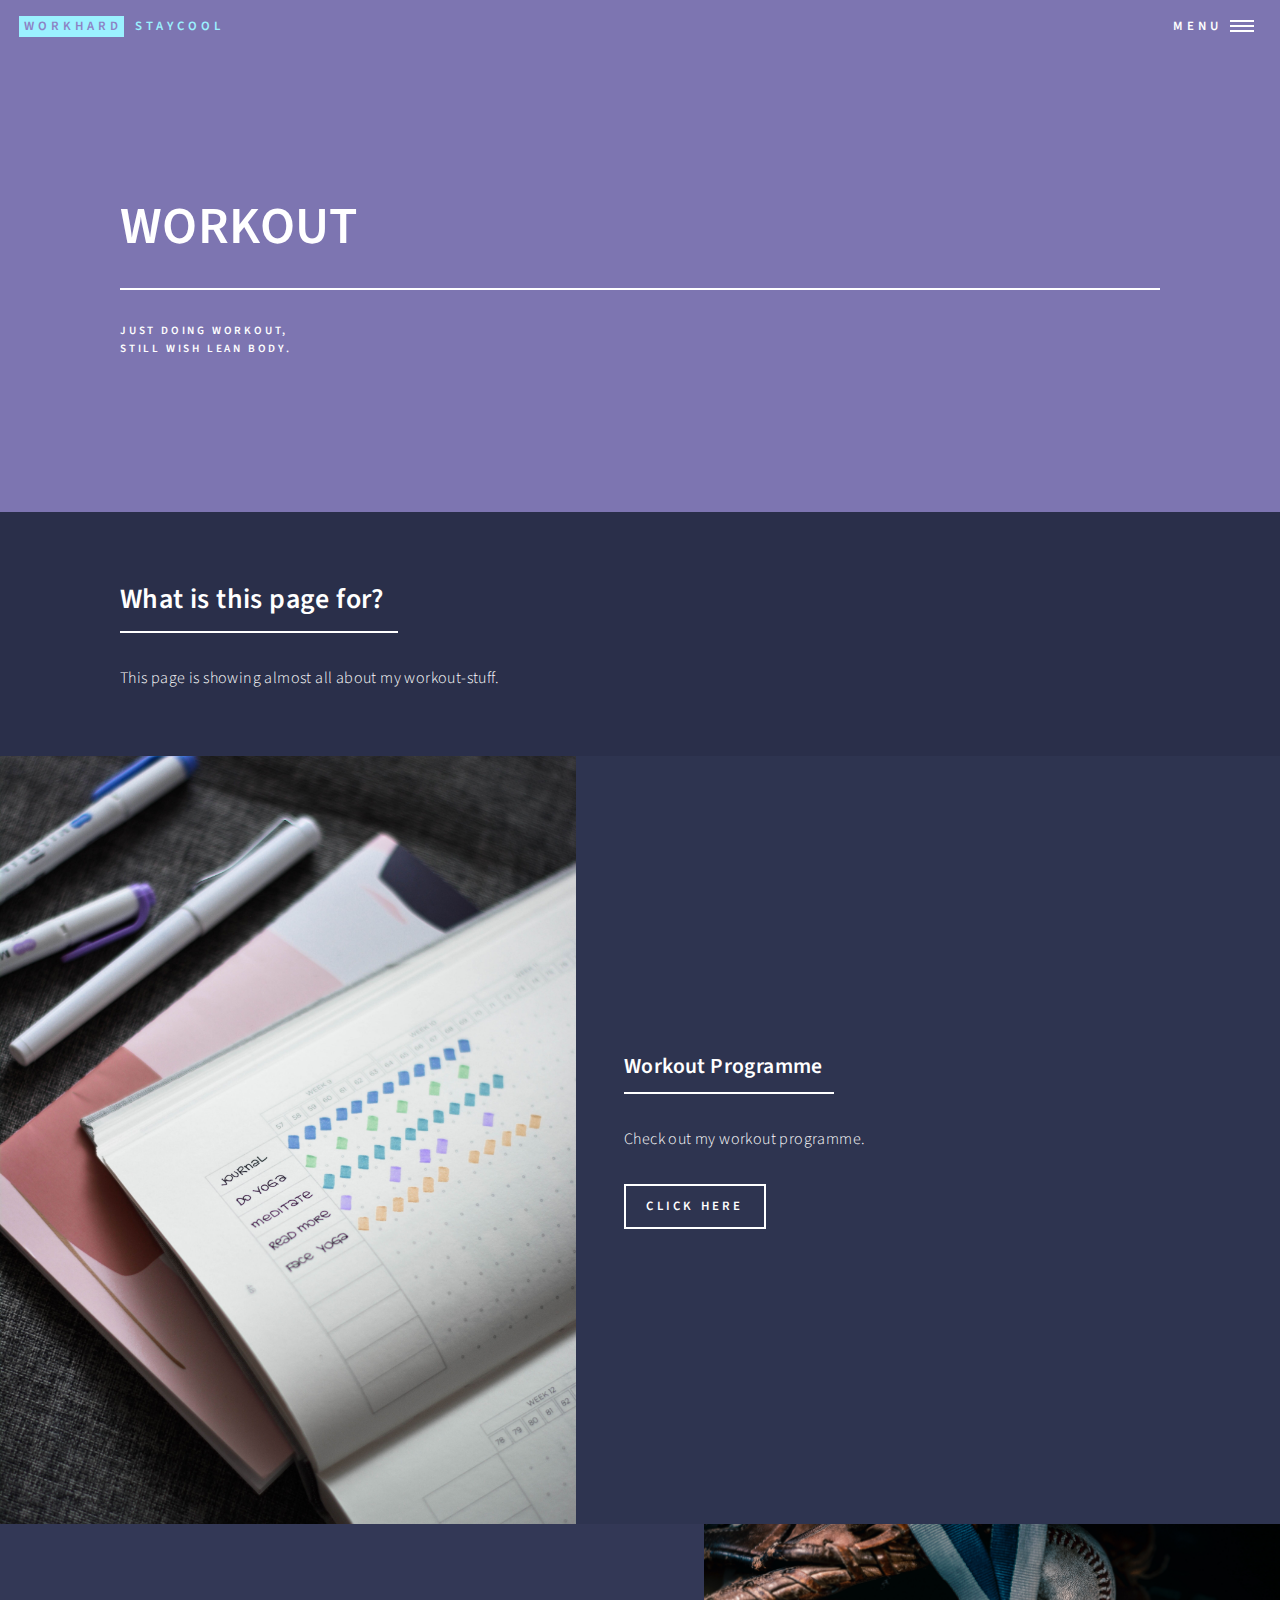
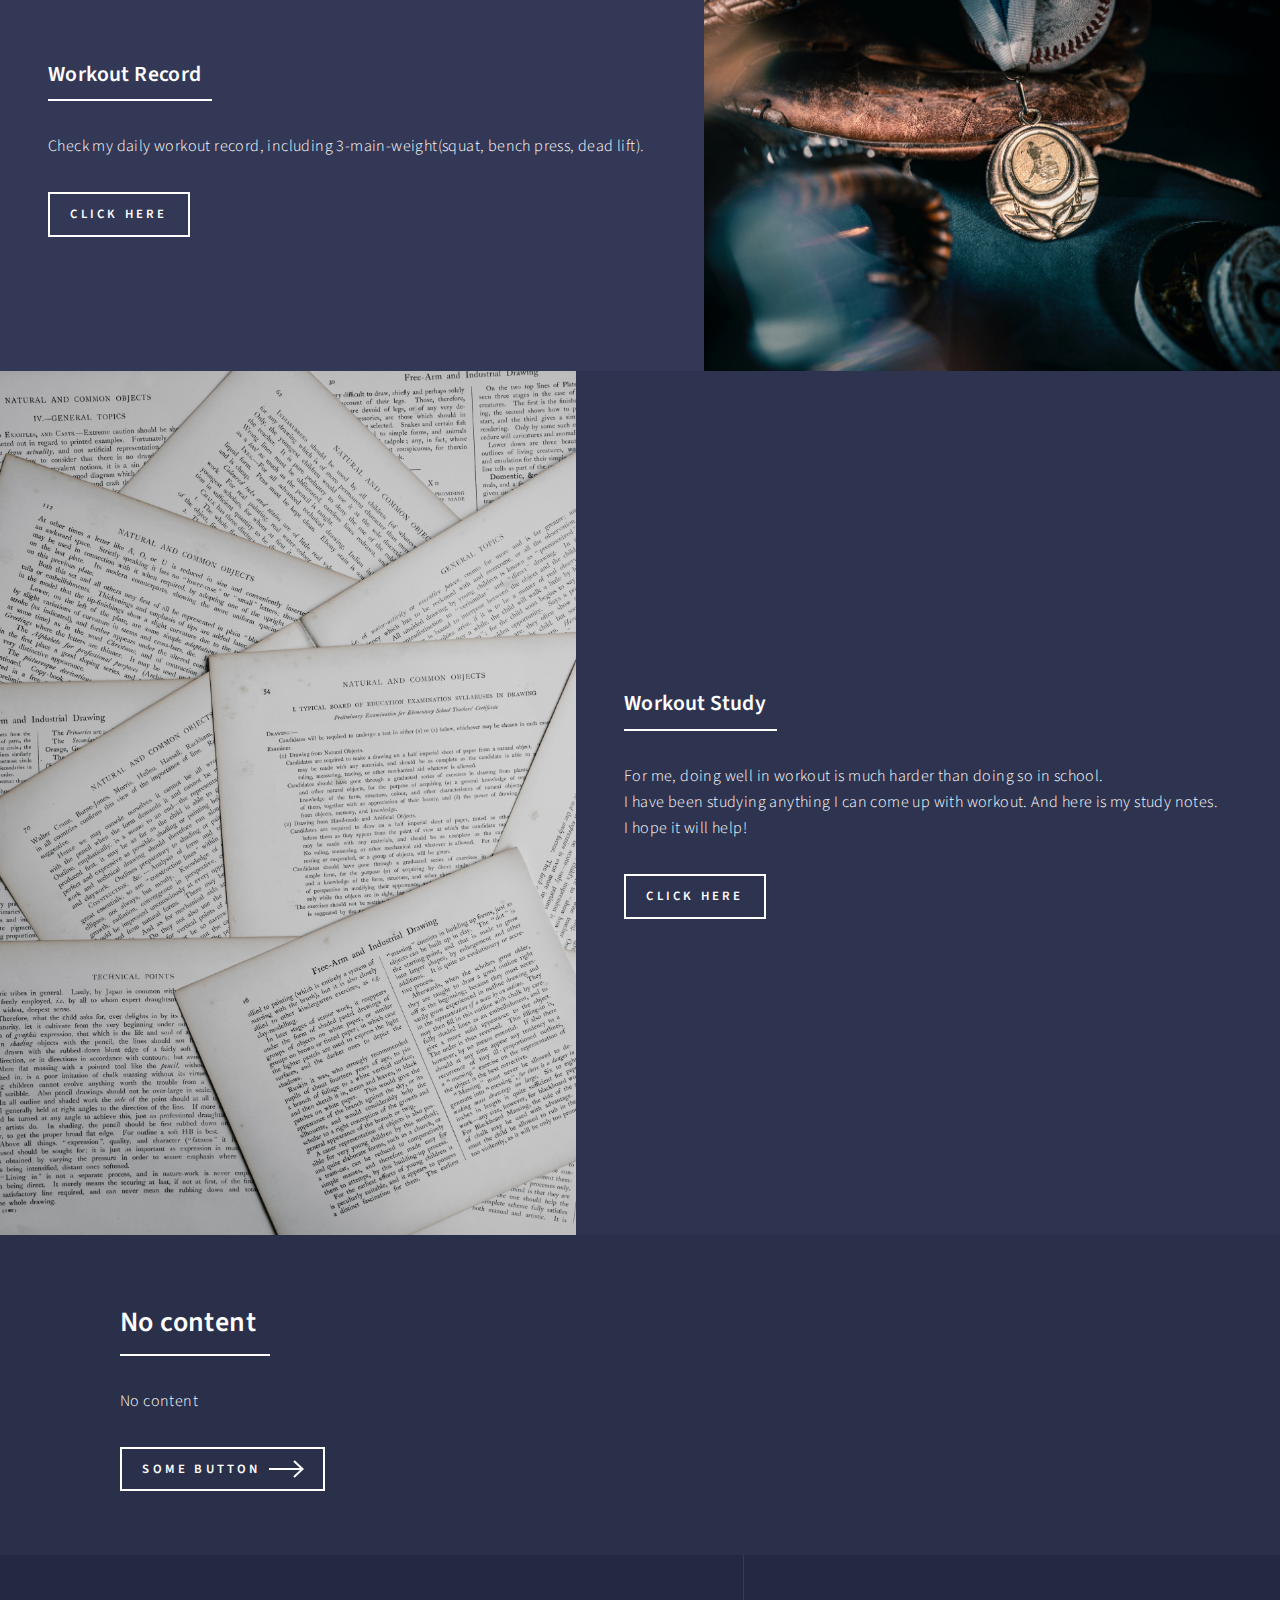
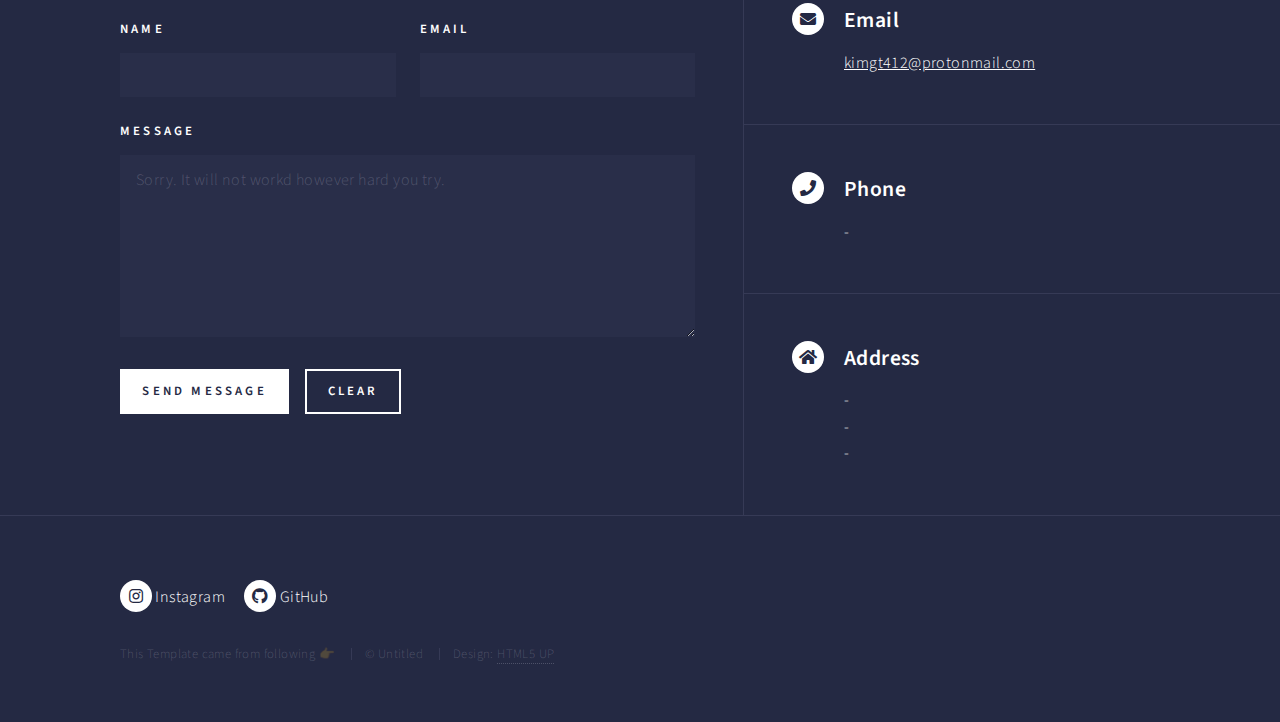
==== workout.html @ 82e39ca2 "최초 편집한 전체 파일 올림." ====
<!DOCTYPE HTML>
<!--
	Forty by HTML5 UP
	html5up.net | @ajlkn
	Free for personal and commercial use under the CCA 3.0 license (html5up.net/license)
-->
<html>

<head>
	<title>Landing - Forty by HTML5 UP</title>
	<meta charset="utf-8" />
	<meta name="viewport" content="width=device-width, initial-scale=1, user-scalable=no" />
	<link rel="stylesheet" href="assets/css/main.css" />
	<noscript>
		<link rel="stylesheet" href="assets/css/noscript.css" />
	</noscript>
</head>

<body class="is-preload">

	<!-- Wrapper -->
	<div id="wrapper">

		<!-- Header -->
		<!-- Note: The "styleN" class below should match that of the banner element. -->
		<header id="header" class="alt style2">
			<a href="index.html" class="logo"><strong>WORKHARD</strong> <span>STAYCOOL</span></a>
			<nav>
				<a href="#menu">Menu</a>
			</nav>
		</header>

		<!-- Menu -->
		<nav id="menu">
			<ul class="links">
				<li><a href="index.html">Home</a></li>
				<li><a href="landing.html">Landing</a></li>
				<li><a href="generic.html">Generic</a></li>
				<li><a href="elements.html">Elements</a></li>
			</ul>
			<!-- <ul class="actions stacked">
				<li><a href="#" class="button primary fit">Get Started</a></li>
				<li><a href="#" class="button fit">Log In</a></li>
			</ul> -->
		</nav>

		<!-- Banner -->
		<!-- Note: The "styleN" class below should match that of the header element. -->
		<section id="banner" class="style2">
			<div class="inner">
				<span class="image">
					<img src="images/photo-powerlift.jpg" alt="" /> <!-- CSS 보면 display: None; 걸어놨는데, 그럼 왜 굳이 이미지를 넣은 거지? -->
				</span>
				<header class="major">
					<h1>WORKOUT</h1>
				</header>
				<div class="content">
					<p>Just doing workout,<br /> Still wish lean body.
					</p>
				</div>
			</div>
		</section>

		<!-- Main -->
		<div id="main">

			<!-- One -->
			<section id="one">
				<div class="inner">
					<header class="major">
						<h2>What is this page for?</h2>
					</header>
					<p>This page is showing almost all about my workout-stuff.</p>
				</div>
			</section>

			<!-- Two -->
			<section id="two" class="spotlights">
				<section>
					<a href="generic.html" class="image">
						<img src="images/photo-workoutroutine.jpg" alt="운동프로그램" data-position="center center" />
					</a> <!-- 사진은 클릭 안 되게 해야겠다. -->
					<div class="content">
						<div class="inner">
							<header class="major">
								<h3>Workout Programme</h3>
							</header>
							<p>Check out my workout programme.</p>
							<ul class="actions">
								<li><a href="generic.html" class="button">Click Here</a></li>
							</ul>
						</div>
					</div>
				</section>
				<section>
					<a href="generic.html" class="image">
						<img src="images/photo-record.jpg" alt="운동기록" data-position="top center" />
					</a> <!--여기도. 아래 다-->
					<div class="content">
						<div class="inner">
							<header class="major">
								<h3>Workout Record</h3>
							</header>
							<p>Check my daily workout record, including 3-main-weight(squat, bench press, dead lift).</p>
							<ul class="actions">
								<li><a href="generic.html" class="button">Click Here</a></li>
							</ul>
						</div>
					</div>
				</section>
				<section>
					<a href="generic.html" class="image">
						<img src="images/photo-workoutstudy.jpg" alt="운동공부" data-position="25% 25%" />
					</a>
					<div class="content">
						<div class="inner">
							<header class="major">
								<h3>Workout Study</h3>
							</header>
							<p>For me, doing well in workout is much harder than doing so in school.<br />
							I have been studying anything I can come up with workout. And here is my study notes.<br />
							I hope it will help!</p>
							<ul class="actions">
								<li><a href="generic.html" class="button">Click Here</a></li>
							</ul>
						</div>
					</div>
				</section>
			</section>

			<!-- Three -->
			<section id="three">
				<div class="inner">
					<header class="major">
						<h2>No content</h2>
					</header>
					<p>No content</p>
					<ul class="actions">
						<li><a href="" class="button next">some button</a></li>
					</ul>
				</div>
			</section>

		</div>

		<!-- Contact 홈페이지의 가장 아래 섹션-->
		<section id="contact">
			<div class="inner">
				<section>
					<form method="post" action="#">
						<div class="fields">
							<div class="field half">
								<label for="name">Name</label>
								<input type="text" name="name" id="name" />
							</div>
							<div class="field half">
								<label for="email">Email</label>
								<input type="text" name="email" id="email" />
							</div>
							<div class="field">
								<label for="message">Message</label>
								<textarea name="message" id="message" rows="6"
									placeholder="Sorry. It will not workd however hard you try."
									onfocus="placeholder=''"
									onblur="placeholder='Sorry. It will not workd however hard you try.'"></textarea>
								<!-- textarea 안에 placeholder 등의 속성을 추가 해 박스 안에 클릭하면 없어졌다가, 다른 데를 클릭하면 다시 나타나는 글씨를 추가함. -->
							</div>
						</div>
						<ul class="actions">
							<li><input type="submit" value="Send Message" class="primary" /></li>
							<li><input type="reset" value="Clear" /></li>
						</ul>
					</form>
				</section>
				<section class="split">
					<section>
						<div class="contact-method">
							<span class="icon solid alt fa-envelope"></span>
							<h3>Email</h3>
							<span><u>kimgt412@protonmail.com</u></span>
						</div>
					</section>
					<section>
						<div class="contact-method">
							<span class="icon solid alt fa-phone"></span>
							<h3>Phone</h3>
							<span>-</span>
						</div>
					</section>
					<section>
						<div class="contact-method">
							<span class="icon solid alt fa-home"></span>
							<h3>Address</h3>
							<span>-<br />
								-<br />
								-</span>
						</div>
					</section>
				</section>
			</div>
		</section>

		<!-- Footer -->
		<footer id="footer">
			<div class="inner">
				<ul class="icons">
					<!-- <li><a href="#" class="icon brands alt fa-twitter"><span class="label">Twitter</span></a></li> -->
					<!-- <li><a href="#" class="icon brands alt fa-facebook-f"><span class="label">Facebook</span></a></li> -->
					<li><a href="https://www.instagram.com/rxa_rbxo_02/" class="icon brands alt fa-instagram"><span
								class="label"> Instagram</span></a></li>
					<li><a href="https://github.com/easilyidentified" class="icon brands alt fa-github"><span
								class="label"> GitHub</span></a></li>
					<!-- <li><a href="#" class="icon brands alt fa-linkedin-in"><span class="label">LinkedIn</span></a></li> -->
				</ul>
				<ul class="copyright">
					<li>This Template came from following 👉</li>
					<li>&copy; Untitled</li>
					<li>Design: <a href="https://html5up.net">HTML5 UP</a></li>
				</ul>
			</div>
		</footer>

	</div>

	<!-- Scripts -->
	<script src="assets/js/jquery.min.js"></script>
	<script src="assets/js/jquery.scrolly.min.js"></script>
	<script src="assets/js/jquery.scrollex.min.js"></script>
	<script src="assets/js/browser.min.js"></script>
	<script src="assets/js/breakpoints.min.js"></script>
	<script src="assets/js/util.js"></script>
	<script src="assets/js/main.js"></script>

</body>

</html>
---- assets/css/main.css ----
@import url(fontawesome-all.min.css);
@import url("https://fonts.googleapis.com/css?family=Source+Sans+Pro:300,300italic,600,600italic");

/*
	Forty by HTML5 UP
	html5up.net | @ajlkn
	Free for personal and commercial use under the CCA 3.0 license (html5up.net/license)
*/

html, body, div, span, applet, object,
iframe, h1, h2, h3, h4, h5, h6, p, blockquote,
pre, a, abbr, acronym, address, big, cite,
code, del, dfn, em, img, ins, kbd, q, s, samp,
small, strike, strong, sub, sup, tt, var, b,
u, i, center, dl, dt, dd, ol, ul, li, fieldset,
form, label, legend, table, caption, tbody,
tfoot, thead, tr, th, td, article, aside,
canvas, details, embed, figure, figcaption,
footer, header, hgroup, menu, nav, output, ruby,
section, summary, time, mark, audio, video {
	margin: 0;
	padding: 0;
	border: 0;
	font-size: 100%;
	font: inherit;
	vertical-align: baseline;}

article, aside, details, figcaption, figure,
footer, header, hgroup, menu, nav, section {
	display: block;}

body {
	line-height: 1;
}

ol, ul {
	list-style: none;
}

blockquote, q {
	quotes: none;
}

	blockquote:before, blockquote:after, q:before, q:after {
		content: '';
		content: none;
	}

table {
	border-collapse: collapse;
	border-spacing: 0;
}

body {
	-webkit-text-size-adjust: none;
}

mark {
	background-color: transparent;
	color: inherit;
}

input::-moz-focus-inner {
	border: 0;
	padding: 0;
}

input, select, textarea {
	-moz-appearance: none;
	-webkit-appearance: none;
	-ms-appearance: none;
	appearance: none;
}

/* Basic */

	@-ms-viewport {
		width: device-width;
	}

	body {
		-ms-overflow-style: scrollbar;
	}

	@media screen and (max-width: 480px) {

		html, body {
			min-width: 320px;
		}

	}

	html {
		box-sizing: border-box;
	}

	*, *:before, *:after {
		box-sizing: inherit;
	}

	body {
		background: #242943;
	}

		body.is-preload *, body.is-preload *:before, body.is-preload *:after {
			-moz-animation: none !important;
			-webkit-animation: none !important;
			-ms-animation: none !important;
			animation: none !important;
			-moz-transition: none !important;
			-webkit-transition: none !important;
			-ms-transition: none !important;
			transition: none !important;
		}

/* Type */

	body, input, select, textarea {
		color: #ffffff;
		font-family: "Source Sans Pro", Helvetica, sans-serif;
		font-size: 17pt;
		font-weight: 300;
		letter-spacing: 0.025em;
		line-height: 1.65;
	}

		@media screen and (max-width: 1680px) {

			body, input, select, textarea {
				font-size: 14pt;
			}

		}

		@media screen and (max-width: 1280px) {

			body, input, select, textarea {
				font-size: 12pt;
			}

		}

		@media screen and (max-width: 360px) {

			body, input, select, textarea {
				font-size: 11pt;
			}

		}

	a {
		-moz-transition: color 0.2s ease-in-out, border-bottom-color 0.2s ease-in-out;
		-webkit-transition: color 0.2s ease-in-out, border-bottom-color 0.2s ease-in-out;
		-ms-transition: color 0.2s ease-in-out, border-bottom-color 0.2s ease-in-out;
		transition: color 0.2s ease-in-out, border-bottom-color 0.2s ease-in-out;
		border-bottom: dotted 1px;
		color: inherit;
		text-decoration: none;
	}

		a:hover {
			border-bottom-color: transparent;
			color: #9bf1ff !important;
		}

		a:active {
			color: #53e3fb !important;
		}

	strong, b {
		color: #ffffff;
		font-weight: 600;
	}

	em, i {
		font-style: italic;
	}

	p {
		margin: 0 0 2em 0;
	}

	h1, h2, h3, h4, h5, h6 {
		color: #ffffff;
		font-weight: 600;
		line-height: 1.65;
		margin: 0 0 1em 0;
	}

		h1 a, h2 a, h3 a, h4 a, h5 a, h6 a {
			color: inherit;
			border-bottom: 0;
		}

	h1 {
		font-size: 2.5em;
	}

	h2 {
		font-size: 1.75em;
	}

	h3 {
		font-size: 1.35em;
	}

	h4 {
		font-size: 1.1em;
	}

	h5 {
		font-size: 0.9em;
	}

	h6 {
		font-size: 0.7em;
	}

	@media screen and (max-width: 736px) {

		h1 {
			font-size: 2em;
		}

		h2 {
			font-size: 1.5em;
		}

		h3 {
			font-size: 1.25em;
		}

	}

	sub {
		font-size: 0.8em;
		position: relative;
		top: 0.5em;
	}

	sup {
		font-size: 0.8em;
		position: relative;
		top: -0.5em;
	}

	blockquote {
		border-left: solid 4px rgba(212, 212, 255, 0.1);
		font-style: italic;
		margin: 0 0 2em 0;
		padding: 0.5em 0 0.5em 2em;
	}

	code {
		background: rgba(212, 212, 255, 0.035);
		font-family: "Courier New", monospace;
		font-size: 0.9em;
		margin: 0 0.25em;
		padding: 0.25em 0.65em;
	}

	pre {
		-webkit-overflow-scrolling: touch;
		font-family: "Courier New", monospace;
		font-size: 0.9em;
		margin: 0 0 2em 0;
	}

		pre code {
			display: block;
			line-height: 1.75;
			padding: 1em 1.5em;
			overflow-x: auto;
		}

	hr {
		border: 0;
		border-bottom: solid 1px rgba(212, 212, 255, 0.1);
		margin: 2em 0;
	}

		hr.major {
			margin: 3em 0;
		}

	.align-left {
		text-align: left;
	}

	.align-center {
		text-align: center;
	}

	.align-right {
		text-align: right;
	}

/* Row */

	.row {
		display: flex;
		flex-wrap: wrap;
		box-sizing: border-box;
		align-items: stretch;
	}

		.row > * {
			box-sizing: border-box;
		}

		.row.gtr-uniform > * > :last-child {
			margin-bottom: 0;
		}

		.row.aln-left {
			justify-content: flex-start;
		}

		.row.aln-center {
			justify-content: center;
		}

		.row.aln-right {
			justify-content: flex-end;
		}

		.row.aln-top {
			align-items: flex-start;
		}

		.row.aln-middle {
			align-items: center;
		}

		.row.aln-bottom {
			align-items: flex-end;
		}

		.row > .imp {
			order: -1;
		}

		.row > .col-1 {
			width: 8.33333%;
		}

		.row > .off-1 {
			margin-left: 8.33333%;
		}

		.row > .col-2 {
			width: 16.66667%;
		}

		.row > .off-2 {
			margin-left: 16.66667%;
		}

		.row > .col-3 {
			width: 25%;
		}

		.row > .off-3 {
			margin-left: 25%;
		}

		.row > .col-4 {
			width: 33.33333%;
		}

		.row > .off-4 {
			margin-left: 33.33333%;
		}

		.row > .col-5 {
			width: 41.66667%;
		}

		.row > .off-5 {
			margin-left: 41.66667%;
		}

		.row > .col-6 {
			width: 50%;
		}

		.row > .off-6 {
			margin-left: 50%;
		}

		.row > .col-7 {
			width: 58.33333%;
		}

		.row > .off-7 {
			margin-left: 58.33333%;
		}

		.row > .col-8 {
			width: 66.66667%;
		}

		.row > .off-8 {
			margin-left: 66.66667%;
		}

		.row > .col-9 {
			width: 75%;
		}

		.row > .off-9 {
			margin-left: 75%;
		}

		.row > .col-10 {
			width: 83.33333%;
		}

		.row > .off-10 {
			margin-left: 83.33333%;
		}

		.row > .col-11 {
			width: 91.66667%;
		}

		.row > .off-11 {
			margin-left: 91.66667%;
		}

		.row > .col-12 {
			width: 100%;
		}

		.row > .off-12 {
			margin-left: 100%;
		}

		.row.gtr-0 {
			margin-top: 0;
			margin-left: 0em;
		}

			.row.gtr-0 > * {
				padding: 0 0 0 0em;
			}

			.row.gtr-0.gtr-uniform {
				margin-top: 0em;
			}

				.row.gtr-0.gtr-uniform > * {
					padding-top: 0em;
				}

		.row.gtr-25 {
			margin-top: 0;
			margin-left: -0.5em;
		}

			.row.gtr-25 > * {
				padding: 0 0 0 0.5em;
			}

			.row.gtr-25.gtr-uniform {
				margin-top: -0.5em;
			}

				.row.gtr-25.gtr-uniform > * {
					padding-top: 0.5em;
				}

		.row.gtr-50 {
			margin-top: 0;
			margin-left: -1em;
		}

			.row.gtr-50 > * {
				padding: 0 0 0 1em;
			}

			.row.gtr-50.gtr-uniform {
				margin-top: -1em;
			}

				.row.gtr-50.gtr-uniform > * {
					padding-top: 1em;
				}

		.row {
			margin-top: 0;
			margin-left: -2em;
		}

			.row > * {
				padding: 0 0 0 2em;
			}

			.row.gtr-uniform {
				margin-top: -2em;
			}

				.row.gtr-uniform > * {
					padding-top: 2em;
				}

		.row.gtr-150 {
			margin-top: 0;
			margin-left: -3em;
		}

			.row.gtr-150 > * {
				padding: 0 0 0 3em;
			}

			.row.gtr-150.gtr-uniform {
				margin-top: -3em;
			}

				.row.gtr-150.gtr-uniform > * {
					padding-top: 3em;
				}

		.row.gtr-200 {
			margin-top: 0;
			margin-left: -4em;
		}

			.row.gtr-200 > * {
				padding: 0 0 0 4em;
			}

			.row.gtr-200.gtr-uniform {
				margin-top: -4em;
			}

				.row.gtr-200.gtr-uniform > * {
					padding-top: 4em;
				}

		@media screen and (max-width: 1680px) {

			.row {
				display: flex;
				flex-wrap: wrap;
				box-sizing: border-box;
				align-items: stretch;
			}

				.row > * {
					box-sizing: border-box;
				}

				.row.gtr-uniform > * > :last-child {
					margin-bottom: 0;
				}

				.row.aln-left {
					justify-content: flex-start;
				}

				.row.aln-center {
					justify-content: center;
				}

				.row.aln-right {
					justify-content: flex-end;
				}

				.row.aln-top {
					align-items: flex-start;
				}

				.row.aln-middle {
					align-items: center;
				}

				.row.aln-bottom {
					align-items: flex-end;
				}

				.row > .imp-xlarge {
					order: -1;
				}

				.row > .col-1-xlarge {
					width: 8.33333%;
				}

				.row > .off-1-xlarge {
					margin-left: 8.33333%;
				}

				.row > .col-2-xlarge {
					width: 16.66667%;
				}

				.row > .off-2-xlarge {
					margin-left: 16.66667%;
				}

				.row > .col-3-xlarge {
					width: 25%;
				}

				.row > .off-3-xlarge {
					margin-left: 25%;
				}

				.row > .col-4-xlarge {
					width: 33.33333%;
				}

				.row > .off-4-xlarge {
					margin-left: 33.33333%;
				}

				.row > .col-5-xlarge {
					width: 41.66667%;
				}

				.row > .off-5-xlarge {
					margin-left: 41.66667%;
				}

				.row > .col-6-xlarge {
					width: 50%;
				}

				.row > .off-6-xlarge {
					margin-left: 50%;
				}

				.row > .col-7-xlarge {
					width: 58.33333%;
				}

				.row > .off-7-xlarge {
					margin-left: 58.33333%;
				}

				.row > .col-8-xlarge {
					width: 66.66667%;
				}

				.row > .off-8-xlarge {
					margin-left: 66.66667%;
				}

				.row > .col-9-xlarge {
					width: 75%;
				}

				.row > .off-9-xlarge {
					margin-left: 75%;
				}

				.row > .col-10-xlarge {
					width: 83.33333%;
				}

				.row > .off-10-xlarge {
					margin-left: 83.33333%;
				}

				.row > .col-11-xlarge {
					width: 91.66667%;
				}

				.row > .off-11-xlarge {
					margin-left: 91.66667%;
				}

				.row > .col-12-xlarge {
					width: 100%;
				}

				.row > .off-12-xlarge {
					margin-left: 100%;
				}

				.row.gtr-0 {
					margin-top: 0;
					margin-left: 0em;
				}

					.row.gtr-0 > * {
						padding: 0 0 0 0em;
					}

					.row.gtr-0.gtr-uniform {
						margin-top: 0em;
					}

						.row.gtr-0.gtr-uniform > * {
							padding-top: 0em;
						}

				.row.gtr-25 {
					margin-top: 0;
					margin-left: -0.5em;
				}

					.row.gtr-25 > * {
						padding: 0 0 0 0.5em;
					}

					.row.gtr-25.gtr-uniform {
						margin-top: -0.5em;
					}

						.row.gtr-25.gtr-uniform > * {
							padding-top: 0.5em;
						}

				.row.gtr-50 {
					margin-top: 0;
					margin-left: -1em;
				}

					.row.gtr-50 > * {
						padding: 0 0 0 1em;
					}

					.row.gtr-50.gtr-uniform {
						margin-top: -1em;
					}

						.row.gtr-50.gtr-uniform > * {
							padding-top: 1em;
						}

				.row {
					margin-top: 0;
					margin-left: -2em;
				}

					.row > * {
						padding: 0 0 0 2em;
					}

					.row.gtr-uniform {
						margin-top: -2em;
					}

						.row.gtr-uniform > * {
							padding-top: 2em;
						}

				.row.gtr-150 {
					margin-top: 0;
					margin-left: -3em;
				}

					.row.gtr-150 > * {
						padding: 0 0 0 3em;
					}

					.row.gtr-150.gtr-uniform {
						margin-top: -3em;
					}

						.row.gtr-150.gtr-uniform > * {
							padding-top: 3em;
						}

				.row.gtr-200 {
					margin-top: 0;
					margin-left: -4em;
				}

					.row.gtr-200 > * {
						padding: 0 0 0 4em;
					}

					.row.gtr-200.gtr-uniform {
						margin-top: -4em;
					}

						.row.gtr-200.gtr-uniform > * {
							padding-top: 4em;
						}

		}

		@media screen and (max-width: 1280px) {

			.row {
				display: flex;
				flex-wrap: wrap;
				box-sizing: border-box;
				align-items: stretch;
			}

				.row > * {
					box-sizing: border-box;
				}

				.row.gtr-uniform > * > :last-child {
					margin-bottom: 0;
				}

				.row.aln-left {
					justify-content: flex-start;
				}

				.row.aln-center {
					justify-content: center;
				}

				.row.aln-right {
					justify-content: flex-end;
				}

				.row.aln-top {
					align-items: flex-start;
				}

				.row.aln-middle {
					align-items: center;
				}

				.row.aln-bottom {
					align-items: flex-end;
				}

				.row > .imp-large {
					order: -1;
				}

				.row > .col-1-large {
					width: 8.33333%;
				}

				.row > .off-1-large {
					margin-left: 8.33333%;
				}

				.row > .col-2-large {
					width: 16.66667%;
				}

				.row > .off-2-large {
					margin-left: 16.66667%;
				}

				.row > .col-3-large {
					width: 25%;
				}

				.row > .off-3-large {
					margin-left: 25%;
				}

				.row > .col-4-large {
					width: 33.33333%;
				}

				.row > .off-4-large {
					margin-left: 33.33333%;
				}

				.row > .col-5-large {
					width: 41.66667%;
				}

				.row > .off-5-large {
					margin-left: 41.66667%;
				}

				.row > .col-6-large {
					width: 50%;
				}

				.row > .off-6-large {
					margin-left: 50%;
				}

				.row > .col-7-large {
					width: 58.33333%;
				}

				.row > .off-7-large {
					margin-left: 58.33333%;
				}

				.row > .col-8-large {
					width: 66.66667%;
				}

				.row > .off-8-large {
					margin-left: 66.66667%;
				}

				.row > .col-9-large {
					width: 75%;
				}

				.row > .off-9-large {
					margin-left: 75%;
				}

				.row > .col-10-large {
					width: 83.33333%;
				}

				.row > .off-10-large {
					margin-left: 83.33333%;
				}

				.row > .col-11-large {
					width: 91.66667%;
				}

				.row > .off-11-large {
					margin-left: 91.66667%;
				}

				.row > .col-12-large {
					width: 100%;
				}

				.row > .off-12-large {
					margin-left: 100%;
				}

				.row.gtr-0 {
					margin-top: 0;
					margin-left: 0em;
				}

					.row.gtr-0 > * {
						padding: 0 0 0 0em;
					}

					.row.gtr-0.gtr-uniform {
						margin-top: 0em;
					}

						.row.gtr-0.gtr-uniform > * {
							padding-top: 0em;
						}

				.row.gtr-25 {
					margin-top: 0;
					margin-left: -0.375em;
				}

					.row.gtr-25 > * {
						padding: 0 0 0 0.375em;
					}

					.row.gtr-25.gtr-uniform {
						margin-top: -0.375em;
					}

						.row.gtr-25.gtr-uniform > * {
							padding-top: 0.375em;
						}

				.row.gtr-50 {
					margin-top: 0;
					margin-left: -0.75em;
				}

					.row.gtr-50 > * {
						padding: 0 0 0 0.75em;
					}

					.row.gtr-50.gtr-uniform {
						margin-top: -0.75em;
					}

						.row.gtr-50.gtr-uniform > * {
							padding-top: 0.75em;
						}

				.row {
					margin-top: 0;
					margin-left: -1.5em;
				}

					.row > * {
						padding: 0 0 0 1.5em;
					}

					.row.gtr-uniform {
						margin-top: -1.5em;
					}

						.row.gtr-uniform > * {
							padding-top: 1.5em;
						}

				.row.gtr-150 {
					margin-top: 0;
					margin-left: -2.25em;
				}

					.row.gtr-150 > * {
						padding: 0 0 0 2.25em;
					}

					.row.gtr-150.gtr-uniform {
						margin-top: -2.25em;
					}

						.row.gtr-150.gtr-uniform > * {
							padding-top: 2.25em;
						}

				.row.gtr-200 {
					margin-top: 0;
					margin-left: -3em;
				}

					.row.gtr-200 > * {
						padding: 0 0 0 3em;
					}

					.row.gtr-200.gtr-uniform {
						margin-top: -3em;
					}

						.row.gtr-200.gtr-uniform > * {
							padding-top: 3em;
						}

		}

		@media screen and (max-width: 980px) {

			.row {
				display: flex;
				flex-wrap: wrap;
				box-sizing: border-box;
				align-items: stretch;
			}

				.row > * {
					box-sizing: border-box;
				}

				.row.gtr-uniform > * > :last-child {
					margin-bottom: 0;
				}

				.row.aln-left {
					justify-content: flex-start;
				}

				.row.aln-center {
					justify-content: center;
				}

				.row.aln-right {
					justify-content: flex-end;
				}

				.row.aln-top {
					align-items: flex-start;
				}

				.row.aln-middle {
					align-items: center;
				}

				.row.aln-bottom {
					align-items: flex-end;
				}

				.row > .imp-medium {
					order: -1;
				}

				.row > .col-1-medium {
					width: 8.33333%;
				}

				.row > .off-1-medium {
					margin-left: 8.33333%;
				}

				.row > .col-2-medium {
					width: 16.66667%;
				}

				.row > .off-2-medium {
					margin-left: 16.66667%;
				}

				.row > .col-3-medium {
					width: 25%;
				}

				.row > .off-3-medium {
					margin-left: 25%;
				}

				.row > .col-4-medium {
					width: 33.33333%;
				}

				.row > .off-4-medium {
					margin-left: 33.33333%;
				}

				.row > .col-5-medium {
					width: 41.66667%;
				}

				.row > .off-5-medium {
					margin-left: 41.66667%;
				}

				.row > .col-6-medium {
					width: 50%;
				}

				.row > .off-6-medium {
					margin-left: 50%;
				}

				.row > .col-7-medium {
					width: 58.33333%;
				}

				.row > .off-7-medium {
					margin-left: 58.33333%;
				}

				.row > .col-8-medium {
					width: 66.66667%;
				}

				.row > .off-8-medium {
					margin-left: 66.66667%;
				}

				.row > .col-9-medium {
					width: 75%;
				}

				.row > .off-9-medium {
					margin-left: 75%;
				}

				.row > .col-10-medium {
					width: 83.33333%;
				}

				.row > .off-10-medium {
					margin-left: 83.33333%;
				}

				.row > .col-11-medium {
					width: 91.66667%;
				}

				.row > .off-11-medium {
					margin-left: 91.66667%;
				}

				.row > .col-12-medium {
					width: 100%;
				}

				.row > .off-12-medium {
					margin-left: 100%;
				}

				.row.gtr-0 {
					margin-top: 0;
					margin-left: 0em;
				}

					.row.gtr-0 > * {
						padding: 0 0 0 0em;
					}

					.row.gtr-0.gtr-uniform {
						margin-top: 0em;
					}

						.row.gtr-0.gtr-uniform > * {
							padding-top: 0em;
						}

				.row.gtr-25 {
					margin-top: 0;
					margin-left: -0.375em;
				}

					.row.gtr-25 > * {
						padding: 0 0 0 0.375em;
					}

					.row.gtr-25.gtr-uniform {
						margin-top: -0.375em;
					}

						.row.gtr-25.gtr-uniform > * {
							padding-top: 0.375em;
						}

				.row.gtr-50 {
					margin-top: 0;
					margin-left: -0.75em;
				}

					.row.gtr-50 > * {
						padding: 0 0 0 0.75em;
					}

					.row.gtr-50.gtr-uniform {
						margin-top: -0.75em;
					}

						.row.gtr-50.gtr-uniform > * {
							padding-top: 0.75em;
						}

				.row {
					margin-top: 0;
					margin-left: -1.5em;
				}

					.row > * {
						padding: 0 0 0 1.5em;
					}

					.row.gtr-uniform {
						margin-top: -1.5em;
					}

						.row.gtr-uniform > * {
							padding-top: 1.5em;
						}

				.row.gtr-150 {
					margin-top: 0;
					margin-left: -2.25em;
				}

					.row.gtr-150 > * {
						padding: 0 0 0 2.25em;
					}

					.row.gtr-150.gtr-uniform {
						margin-top: -2.25em;
					}

						.row.gtr-150.gtr-uniform > * {
							padding-top: 2.25em;
						}

				.row.gtr-200 {
					margin-top: 0;
					margin-left: -3em;
				}

					.row.gtr-200 > * {
						padding: 0 0 0 3em;
					}

					.row.gtr-200.gtr-uniform {
						margin-top: -3em;
					}

						.row.gtr-200.gtr-uniform > * {
							padding-top: 3em;
						}

		}

		@media screen and (max-width: 736px) {

			.row {
				display: flex;
				flex-wrap: wrap;
				box-sizing: border-box;
				align-items: stretch;
			}

				.row > * {
					box-sizing: border-box;
				}

				.row.gtr-uniform > * > :last-child {
					margin-bottom: 0;
				}

				.row.aln-left {
					justify-content: flex-start;
				}

				.row.aln-center {
					justify-content: center;
				}

				.row.aln-right {
					justify-content: flex-end;
				}

				.row.aln-top {
					align-items: flex-start;
				}

				.row.aln-middle {
					align-items: center;
				}

				.row.aln-bottom {
					align-items: flex-end;
				}

				.row > .imp-small {
					order: -1;
				}

				.row > .col-1-small {
					width: 8.33333%;
				}

				.row > .off-1-small {
					margin-left: 8.33333%;
				}

				.row > .col-2-small {
					width: 16.66667%;
				}

				.row > .off-2-small {
					margin-left: 16.66667%;
				}

				.row > .col-3-small {
					width: 25%;
				}

				.row > .off-3-small {
					margin-left: 25%;
				}

				.row > .col-4-small {
					width: 33.33333%;
				}

				.row > .off-4-small {
					margin-left: 33.33333%;
				}

				.row > .col-5-small {
					width: 41.66667%;
				}

				.row > .off-5-small {
					margin-left: 41.66667%;
				}

				.row > .col-6-small {
					width: 50%;
				}

				.row > .off-6-small {
					margin-left: 50%;
				}

				.row > .col-7-small {
					width: 58.33333%;
				}

				.row > .off-7-small {
					margin-left: 58.33333%;
				}

				.row > .col-8-small {
					width: 66.66667%;
				}

				.row > .off-8-small {
					margin-left: 66.66667%;
				}

				.row > .col-9-small {
					width: 75%;
				}

				.row > .off-9-small {
					margin-left: 75%;
				}

				.row > .col-10-small {
					width: 83.33333%;
				}

				.row > .off-10-small {
					margin-left: 83.33333%;
				}

				.row > .col-11-small {
					width: 91.66667%;
				}

				.row > .off-11-small {
					margin-left: 91.66667%;
				}

				.row > .col-12-small {
					width: 100%;
				}

				.row > .off-12-small {
					margin-left: 100%;
				}

				.row.gtr-0 {
					margin-top: 0;
					margin-left: 0em;
				}

					.row.gtr-0 > * {
						padding: 0 0 0 0em;
					}

					.row.gtr-0.gtr-uniform {
						margin-top: 0em;
					}

						.row.gtr-0.gtr-uniform > * {
							padding-top: 0em;
						}

				.row.gtr-25 {
					margin-top: 0;
					margin-left: -0.3125em;
				}

					.row.gtr-25 > * {
						padding: 0 0 0 0.3125em;
					}

					.row.gtr-25.gtr-uniform {
						margin-top: -0.3125em;
					}

						.row.gtr-25.gtr-uniform > * {
							padding-top: 0.3125em;
						}

				.row.gtr-50 {
					margin-top: 0;
					margin-left: -0.625em;
				}

					.row.gtr-50 > * {
						padding: 0 0 0 0.625em;
					}

					.row.gtr-50.gtr-uniform {
						margin-top: -0.625em;
					}

						.row.gtr-50.gtr-uniform > * {
							padding-top: 0.625em;
						}

				.row {
					margin-top: 0;
					margin-left: -1.25em;
				}

					.row > * {
						padding: 0 0 0 1.25em;
					}

					.row.gtr-uniform {
						margin-top: -1.25em;
					}

						.row.gtr-uniform > * {
							padding-top: 1.25em;
						}

				.row.gtr-150 {
					margin-top: 0;
					margin-left: -1.875em;
				}

					.row.gtr-150 > * {
						padding: 0 0 0 1.875em;
					}

					.row.gtr-150.gtr-uniform {
						margin-top: -1.875em;
					}

						.row.gtr-150.gtr-uniform > * {
							padding-top: 1.875em;
						}

				.row.gtr-200 {
					margin-top: 0;
					margin-left: -2.5em;
				}

					.row.gtr-200 > * {
						padding: 0 0 0 2.5em;
					}

					.row.gtr-200.gtr-uniform {
						margin-top: -2.5em;
					}

						.row.gtr-200.gtr-uniform > * {
							padding-top: 2.5em;
						}

		}

		@media screen and (max-width: 480px) {

			.row {
				display: flex;
				flex-wrap: wrap;
				box-sizing: border-box;
				align-items: stretch;
			}

				.row > * {
					box-sizing: border-box;
				}

				.row.gtr-uniform > * > :last-child {
					margin-bottom: 0;
				}

				.row.aln-left {
					justify-content: flex-start;
				}

				.row.aln-center {
					justify-content: center;
				}

				.row.aln-right {
					justify-content: flex-end;
				}

				.row.aln-top {
					align-items: flex-start;
				}

				.row.aln-middle {
					align-items: center;
				}

				.row.aln-bottom {
					align-items: flex-end;
				}

				.row > .imp-xsmall {
					order: -1;
				}

				.row > .col-1-xsmall {
					width: 8.33333%;
				}

				.row > .off-1-xsmall {
					margin-left: 8.33333%;
				}

				.row > .col-2-xsmall {
					width: 16.66667%;
				}

				.row > .off-2-xsmall {
					margin-left: 16.66667%;
				}

				.row > .col-3-xsmall {
					width: 25%;
				}

				.row > .off-3-xsmall {
					margin-left: 25%;
				}

				.row > .col-4-xsmall {
					width: 33.33333%;
				}

				.row > .off-4-xsmall {
					margin-left: 33.33333%;
				}

				.row > .col-5-xsmall {
					width: 41.66667%;
				}

				.row > .off-5-xsmall {
					margin-left: 41.66667%;
				}

				.row > .col-6-xsmall {
					width: 50%;
				}

				.row > .off-6-xsmall {
					margin-left: 50%;
				}

				.row > .col-7-xsmall {
					width: 58.33333%;
				}

				.row > .off-7-xsmall {
					margin-left: 58.33333%;
				}

				.row > .col-8-xsmall {
					width: 66.66667%;
				}

				.row > .off-8-xsmall {
					margin-left: 66.66667%;
				}

				.row > .col-9-xsmall {
					width: 75%;
				}

				.row > .off-9-xsmall {
					margin-left: 75%;
				}

				.row > .col-10-xsmall {
					width: 83.33333%;
				}

				.row > .off-10-xsmall {
					margin-left: 83.33333%;
				}

				.row > .col-11-xsmall {
					width: 91.66667%;
				}

				.row > .off-11-xsmall {
					margin-left: 91.66667%;
				}

				.row > .col-12-xsmall {
					width: 100%;
				}

				.row > .off-12-xsmall {
					margin-left: 100%;
				}

				.row.gtr-0 {
					margin-top: 0;
					margin-left: 0em;
				}

					.row.gtr-0 > * {
						padding: 0 0 0 0em;
					}

					.row.gtr-0.gtr-uniform {
						margin-top: 0em;
					}

						.row.gtr-0.gtr-uniform > * {
							padding-top: 0em;
						}

				.row.gtr-25 {
					margin-top: 0;
					margin-left: -0.3125em;
				}

					.row.gtr-25 > * {
						padding: 0 0 0 0.3125em;
					}

					.row.gtr-25.gtr-uniform {
						margin-top: -0.3125em;
					}

						.row.gtr-25.gtr-uniform > * {
							padding-top: 0.3125em;
						}

				.row.gtr-50 {
					margin-top: 0;
					margin-left: -0.625em;
				}

					.row.gtr-50 > * {
						padding: 0 0 0 0.625em;
					}

					.row.gtr-50.gtr-uniform {
						margin-top: -0.625em;
					}

						.row.gtr-50.gtr-uniform > * {
							padding-top: 0.625em;
						}

				.row {
					margin-top: 0;
					margin-left: -1.25em;
				}

					.row > * {
						padding: 0 0 0 1.25em;
					}

					.row.gtr-uniform {
						margin-top: -1.25em;
					}

						.row.gtr-uniform > * {
							padding-top: 1.25em;
						}

				.row.gtr-150 {
					margin-top: 0;
					margin-left: -1.875em;
				}

					.row.gtr-150 > * {
						padding: 0 0 0 1.875em;
					}

					.row.gtr-150.gtr-uniform {
						margin-top: -1.875em;
					}

						.row.gtr-150.gtr-uniform > * {
							padding-top: 1.875em;
						}

				.row.gtr-200 {
					margin-top: 0;
					margin-left: -2.5em;
				}

					.row.gtr-200 > * {
						padding: 0 0 0 2.5em;
					}

					.row.gtr-200.gtr-uniform {
						margin-top: -2.5em;
					}

						.row.gtr-200.gtr-uniform > * {
							padding-top: 2.5em;
						}

		}

/* Section/Article */

	section.special, article.special {
		text-align: center;
	}

	header.major {
		width: -moz-max-content;
		width: -webkit-max-content;
		width: -ms-max-content;
		width: max-content;
		margin-bottom: 2em;
	}

		header.major > :first-child {
			margin-bottom: 0;
			width: calc(100% + 0.5em);
		}

			header.major > :first-child:after {
				content: '';
				background-color: #ffffff;
				display: block;
				height: 2px;
				margin: 0.325em 0 0.5em 0;
				width: 100%;
			}

		header.major > p {
			font-size: 0.7em;
			font-weight: 600;
			letter-spacing: 0.25em;
			margin-bottom: 0;
			text-transform: uppercase;
		}

		body.is-ie header.major > :first-child:after {
			max-width: 9em;
		}

		body.is-ie header.major > h1:after {
			max-width: 100% !important;
		}

	@media screen and (max-width: 736px) {

		header.major > p br {
			display: none;
		}

	}

/* Form */

	form {
		margin: 0 0 2em 0;
	}

		form > :last-child {
			margin-bottom: 0;
		}

		form > .fields {
			display: -moz-flex;
			display: -webkit-flex;
			display: -ms-flex;
			display: flex;
			-moz-flex-wrap: wrap;
			-webkit-flex-wrap: wrap;
			-ms-flex-wrap: wrap;
			flex-wrap: wrap;
			width: calc(100% + 3em);
			margin: -1.5em 0 2em -1.5em;
		}

			form > .fields > .field {
				-moz-flex-grow: 0;
				-webkit-flex-grow: 0;
				-ms-flex-grow: 0;
				flex-grow: 0;
				-moz-flex-shrink: 0;
				-webkit-flex-shrink: 0;
				-ms-flex-shrink: 0;
				flex-shrink: 0;
				padding: 1.5em 0 0 1.5em;
				width: calc(100% - 1.5em);
			}

				form > .fields > .field.half {
					width: calc(50% - 0.75em);
				}

				form > .fields > .field.third {
					width: calc(100%/3 - 0.5em);
				}

				form > .fields > .field.quarter {
					width: calc(25% - 0.375em);
				}

		@media screen and (max-width: 480px) {

			form > .fields {
				width: calc(100% + 3em);
				margin: -1.5em 0 2em -1.5em;
			}

				form > .fields > .field {
					padding: 1.5em 0 0 1.5em;
					width: calc(100% - 1.5em);
				}

					form > .fields > .field.half {
						width: calc(100% - 1.5em);
					}

					form > .fields > .field.third {
						width: calc(100% - 1.5em);
					}

					form > .fields > .field.quarter {
						width: calc(100% - 1.5em);
					}

		}

	label {
		color: #ffffff;
		display: block;
		font-size: 0.8em;
		font-weight: 600;
		letter-spacing: 0.25em;
		margin: 0 0 1em 0;
		text-transform: uppercase;
	}

	input[type="text"],
	input[type="password"],
	input[type="email"],
	input[type="tel"],
	input[type="search"],
	input[type="url"],
	select,
	textarea {
		-moz-appearance: none;
		-webkit-appearance: none;
		-ms-appearance: none;
		appearance: none;
		background: rgba(212, 212, 255, 0.035);
		border: none;
		border-radius: 0;
		color: inherit;
		display: block;
		outline: 0;
		padding: 0 1em;
		text-decoration: none;
		width: 100%;
	}

		input[type="text"]:invalid,
		input[type="password"]:invalid,
		input[type="email"]:invalid,
		input[type="tel"]:invalid,
		input[type="search"]:invalid,
		input[type="url"]:invalid,
		select:invalid,
		textarea:invalid {
			box-shadow: none;
		}

		input[type="text"]:focus,
		input[type="password"]:focus,
		input[type="email"]:focus,
		input[type="tel"]:focus,
		input[type="search"]:focus,
		input[type="url"]:focus,
		select:focus,
		textarea:focus {
			border-color: #9bf1ff;
			box-shadow: 0 0 0 2px #9bf1ff;
		}

	select {
		background-image: url("data:image/svg+xml;charset=utf8,%3Csvg xmlns='http://www.w3.org/2000/svg' width='40' height='40' preserveAspectRatio='none' viewBox='0 0 40 40'%3E%3Cpath d='M9.4,12.3l10.4,10.4l10.4-10.4c0.2-0.2,0.5-0.4,0.9-0.4c0.3,0,0.6,0.1,0.9,0.4l3.3,3.3c0.2,0.2,0.4,0.5,0.4,0.9 c0,0.4-0.1,0.6-0.4,0.9L20.7,31.9c-0.2,0.2-0.5,0.4-0.9,0.4c-0.3,0-0.6-0.1-0.9-0.4L4.3,17.3c-0.2-0.2-0.4-0.5-0.4-0.9 c0-0.4,0.1-0.6,0.4-0.9l3.3-3.3c0.2-0.2,0.5-0.4,0.9-0.4S9.1,12.1,9.4,12.3z' fill='rgba(212, 212, 255, 0.1)' /%3E%3C/svg%3E");
		background-size: 1.25rem;
		background-repeat: no-repeat;
		background-position: calc(100% - 1rem) center;
		height: 2.75em;
		padding-right: 2.75em;
		text-overflow: ellipsis;
	}

		select option {
			color: #ffffff;
			background: #242943;
		}

		select:focus::-ms-value {
			background-color: transparent;
		}

		select::-ms-expand {
			display: none;
		}

	input[type="text"],
	input[type="password"],
	input[type="email"],
	input[type="tel"],
	input[type="search"],
	input[type="url"],
	select {
		height: 2.75em;
	}

	textarea {
		padding: 0.75em 1em;
	}

	input[type="checkbox"],
	input[type="radio"] {
		-moz-appearance: none;
		-webkit-appearance: none;
		-ms-appearance: none;
		appearance: none;
		display: block;
		float: left;
		margin-right: -2em;
		opacity: 0;
		width: 1em;
		z-index: -1;
	}

		input[type="checkbox"] + label,
		input[type="radio"] + label {
			text-decoration: none;
			color: #ffffff;
			cursor: pointer;
			display: inline-block;
			font-weight: 300;
			padding-left: 2.65em;
			padding-right: 0.75em;
			position: relative;
		}

			input[type="checkbox"] + label:before,
			input[type="radio"] + label:before {
				-moz-osx-font-smoothing: grayscale;
				-webkit-font-smoothing: antialiased;
				display: inline-block;
				font-style: normal;
				font-variant: normal;
				text-rendering: auto;
				line-height: 1;
				text-transform: none !important;
				font-family: 'Font Awesome 5 Free';
				font-weight: 900;
			}

			input[type="checkbox"] + label:before,
			input[type="radio"] + label:before {
				background: rgba(212, 212, 255, 0.035);
				content: '';
				display: inline-block;
				font-size: 0.8em;
				height: 2.0625em;
				left: 0;
				letter-spacing: 0;
				line-height: 2.0625em;
				position: absolute;
				text-align: center;
				top: 0;
				width: 2.0625em;
			}

		input[type="checkbox"]:checked + label:before,
		input[type="radio"]:checked + label:before {
			background: #ffffff;
			border-color: #9bf1ff;
			content: '\f00c';
			color: #242943;
		}

		input[type="checkbox"]:focus + label:before,
		input[type="radio"]:focus + label:before {
			box-shadow: 0 0 0 2px #9bf1ff;
		}

	input[type="radio"] + label:before {
		border-radius: 100%;
	}

	::-webkit-input-placeholder {
		color: rgba(244, 244, 255, 0.2) !important;
		opacity: 1.0;
	}

	:-moz-placeholder {
		color: rgba(244, 244, 255, 0.2) !important;
		opacity: 1.0;
	}

	::-moz-placeholder {
		color: rgba(244, 244, 255, 0.2) !important;
		opacity: 1.0;
	}

	:-ms-input-placeholder {
		color: rgba(244, 244, 255, 0.2) !important;
		opacity: 1.0;
	}

/* Box */

	.box {
		border: solid 1px rgba(212, 212, 255, 0.1);
		margin-bottom: 2em;
		padding: 1.5em;
	}

		.box > :last-child,
		.box > :last-child > :last-child,
		.box > :last-child > :last-child > :last-child {
			margin-bottom: 0;
		}

		.box.alt {
			border: 0;
			border-radius: 0;
			padding: 0;
		}

/* Icon */

	.icon {
		text-decoration: none;
		border-bottom: none;
		position: relative;
	}

		.icon:before {
			-moz-osx-font-smoothing: grayscale;
			-webkit-font-smoothing: antialiased;
			display: inline-block;
			font-style: normal;
			font-variant: normal;
			text-rendering: auto;
			line-height: 1;
			text-transform: none !important;
			font-family: 'Font Awesome 5 Free';
			font-weight: 400;
		}
/* 
		.icon > .label {
			display: none;
		} */
/* 페이지 맨 아래 SNS 아이콘이 있는데, 거기에 각각의 아이콘의 이름(라벨)이 안 보이게 해 두었는데, 이를 보이게 함. */

		.icon:before {
			line-height: inherit;
		}

		.icon.solid:before {
			font-weight: 900;
		}

		.icon.brands:before {
			font-family: 'Font Awesome 5 Brands';
		}

		.icon.alt:before {
			background-color: #ffffff;
			border-radius: 100%;
			color: #242943;
			display: inline-block;
			height: 2em;
			line-height: 2em;
			text-align: center;
			width: 2em;
		}

	a.icon.alt:before {
		-moz-transition: background-color 0.2s ease-in-out;
		-webkit-transition: background-color 0.2s ease-in-out;
		-ms-transition: background-color 0.2s ease-in-out;
		transition: background-color 0.2s ease-in-out;
	}

	a.icon.alt:hover:before {
		background-color: #6fc3df;
	}

	a.icon.alt:active:before {
		background-color: #37a6cb;
	}

/* Image */

	.image {
		border: 0;
		display: inline-block;
		position: relative;
	}

		.image img {
			display: block;
		}

		.image.left, .image.right {
			max-width: 30%;
		}

			.image.left img, .image.right img {
				width: 100%;
			}

		.image.left {
			float: left;
			margin: 0 1.5em 1.25em 0;
			top: 0.25em;
		}

		.image.right {
			float: right;
			margin: 0 0 1.25em 1.5em;
			top: 0.25em;
		}

		.image.fit {
			display: block;
			margin: 0 0 2em 0;
			width: 100%;
		}

			.image.fit img {
				width: 100%;
			}

		.image.main {
			display: block;
			margin: 2.5em 0;
			width: 100%;
		}

			.image.main img {
				width: 100%;
			}

			@media screen and (max-width: 736px) {

				.image.main {
					margin: 1.5em 0;
				}

			}

/* List */

	ol {
		list-style: decimal;
		margin: 0 0 2em 0;
		padding-left: 1.25em;
	}

		ol li {
			padding-left: 0.25em;
		}

	ul {
		list-style: disc;
		margin: 0 0 2em 0;
		padding-left: 1em;
	}

		ul li {
			padding-left: 0.5em;
		}

		ul.alt {
			list-style: none;
			padding-left: 0;
		}

			ul.alt li {
				border-top: solid 1px rgba(212, 212, 255, 0.1);
				padding: 0.5em 0;
			}

				ul.alt li:first-child {
					border-top: 0;
					padding-top: 0;
				}

	dl {
		margin: 0 0 2em 0;
	}

		dl dt {
			display: block;
			font-weight: 600;
			margin: 0 0 1em 0;
		}

		dl dd {
			margin-left: 2em;
		}

/* Actions */

	ul.actions {
		display: -moz-flex;
		display: -webkit-flex;
		display: -ms-flex;
		display: flex;
		cursor: default;
		list-style: none;
		margin-left: -1em;
		padding-left: 0;
	}

		ul.actions li {
			padding: 0 0 0 1em;
			vertical-align: middle;
		}

		ul.actions.special {
			-moz-justify-content: center;
			-webkit-justify-content: center;
			-ms-justify-content: center;
			justify-content: center;
			width: 100%;
			margin-left: 0;
		}

			ul.actions.special li:first-child {
				padding-left: 0;
			}

		ul.actions.stacked {
			-moz-flex-direction: column;
			-webkit-flex-direction: column;
			-ms-flex-direction: column;
			flex-direction: column;
			margin-left: 0;
		}

			ul.actions.stacked li {
				padding: 1.3em 0 0 0;
			}

				ul.actions.stacked li:first-child {
					padding-top: 0;
				}

		ul.actions.fit {
			width: calc(100% + 1em);
		}

			ul.actions.fit li {
				-moz-flex-grow: 1;
				-webkit-flex-grow: 1;
				-ms-flex-grow: 1;
				flex-grow: 1;
				-moz-flex-shrink: 1;
				-webkit-flex-shrink: 1;
				-ms-flex-shrink: 1;
				flex-shrink: 1;
				width: 100%;
			}

				ul.actions.fit li > * {
					width: 100%;
				}

			ul.actions.fit.stacked {
				width: 100%;
			}

/* Icons */

	ul.icons {
		cursor: default;
		list-style: none;
		padding-left: 0;
	}

		ul.icons li {
			display: inline-block;
			padding: 0 1em 0 0;
		}

			ul.icons li:last-child {
				padding-right: 0;
			}

		@media screen and (max-width: 736px) {

			ul.icons li {
				padding: 0 0.75em 0 0;
			}

		}

/* Pagination */

	ul.pagination {
		cursor: default;
		list-style: none;
		padding-left: 0;
	}

		ul.pagination li {
			display: inline-block;
			padding-left: 0;
			vertical-align: middle;
		}

			ul.pagination li > .page {
				-moz-transition: background-color 0.2s ease-in-out, color 0.2s ease-in-out;
				-webkit-transition: background-color 0.2s ease-in-out, color 0.2s ease-in-out;
				-ms-transition: background-color 0.2s ease-in-out, color 0.2s ease-in-out;
				transition: background-color 0.2s ease-in-out, color 0.2s ease-in-out;
				border-bottom: 0;
				display: inline-block;
				font-size: 0.8em;
				font-weight: 600;
				height: 1.5em;
				line-height: 1.5em;
				margin: 0 0.125em;
				min-width: 1.5em;
				padding: 0 0.5em;
				text-align: center;
			}

				ul.pagination li > .page.active {
					background-color: #ffffff;
					color: #242943;
				}

					ul.pagination li > .page.active:hover {
						background-color: #9bf1ff;
						color: #242943 !important;
					}

					ul.pagination li > .page.active:active {
						background-color: #53e3fb;
					}

			ul.pagination li:first-child {
				padding-right: 0.75em;
			}

			ul.pagination li:last-child {
				padding-left: 0.75em;
			}

		@media screen and (max-width: 480px) {

			ul.pagination li:nth-child(n+2):nth-last-child(n+2) {
				display: none;
			}

			ul.pagination li:first-child {
				padding-right: 0;
			}

		}

/* Table */

	.table-wrapper {
		-webkit-overflow-scrolling: touch;
		overflow-x: auto;
	}

	table {
		margin: 0 0 2em 0;
		width: 100%;
	}

		table tbody tr {
			border: solid 1px rgba(212, 212, 255, 0.1);
			border-left: 0;
			border-right: 0;
		}

			table tbody tr:nth-child(2n + 1) {
				background-color: rgba(212, 212, 255, 0.035);
			}

		table td {
			padding: 0.75em 0.75em;
		}

		table th {
			color: #ffffff;
			font-size: 0.9em;
			font-weight: 600;
			padding: 0 0.75em 0.75em 0.75em;
			text-align: left;
		}

		table thead {
			border-bottom: solid 2px rgba(212, 212, 255, 0.1);
		}

		table tfoot {
			border-top: solid 2px rgba(212, 212, 255, 0.1);
		}

		table.alt {
			border-collapse: separate;
		}

			table.alt tbody tr td {
				border: solid 1px rgba(212, 212, 255, 0.1);
				border-left-width: 0;
				border-top-width: 0;
			}

				table.alt tbody tr td:first-child {
					border-left-width: 1px;
				}

			table.alt tbody tr:first-child td {
				border-top-width: 1px;
			}

			table.alt thead {
				border-bottom: 0;
			}

			table.alt tfoot {
				border-top: 0;
			}

/* Button */

	input[type="submit"],
	input[type="reset"],
	input[type="button"],
	button,
	.button {
		-moz-appearance: none;
		-webkit-appearance: none;
		-ms-appearance: none;
		appearance: none;
		-moz-transition: background-color 0.2s ease-in-out, box-shadow 0.2s ease-in-out, color 0.2s ease-in-out;
		-webkit-transition: background-color 0.2s ease-in-out, box-shadow 0.2s ease-in-out, color 0.2s ease-in-out;
		-ms-transition: background-color 0.2s ease-in-out, box-shadow 0.2s ease-in-out, color 0.2s ease-in-out;
		transition: background-color 0.2s ease-in-out, box-shadow 0.2s ease-in-out, color 0.2s ease-in-out;
		background-color: transparent;
		border: 0;
		border-radius: 0;
		box-shadow: inset 0 0 0 2px #ffffff;
		color: #ffffff;
		cursor: pointer;
		display: inline-block;
		font-size: 0.8em;
		font-weight: 600;
		height: 3.5em;
		letter-spacing: 0.25em;
		line-height: 3.5em;
		padding: 0 1.75em;
		text-align: center;
		text-decoration: none;
		text-transform: uppercase;
		white-space: nowrap;
	}

		input[type="submit"]:hover, input[type="submit"]:active,
		input[type="reset"]:hover,
		input[type="reset"]:active,
		input[type="button"]:hover,
		input[type="button"]:active,
		button:hover,
		button:active,
		.button:hover,
		.button:active {
			box-shadow: inset 0 0 0 2px #9bf1ff;
			color: #9bf1ff;
		}

		input[type="submit"]:active,
		input[type="reset"]:active,
		input[type="button"]:active,
		button:active,
		.button:active {
			background-color: rgba(155, 241, 255, 0.1);
			box-shadow: inset 0 0 0 2px #53e3fb;
			color: #53e3fb;
		}

		input[type="submit"].icon:before,
		input[type="reset"].icon:before,
		input[type="button"].icon:before,
		button.icon:before,
		.button.icon:before {
			margin-right: 0.5em;
		}

		input[type="submit"].fit,
		input[type="reset"].fit,
		input[type="button"].fit,
		button.fit,
		.button.fit {
			width: 100%;
		}

		input[type="submit"].small,
		input[type="reset"].small,
		input[type="button"].small,
		button.small,
		.button.small {
			font-size: 0.6em;
		}

		input[type="submit"].large,
		input[type="reset"].large,
		input[type="button"].large,
		button.large,
		.button.large {
			font-size: 1.25em;
			height: 3em;
			line-height: 3em;
		}

		input[type="submit"].next,
		input[type="reset"].next,
		input[type="button"].next,
		button.next,
		.button.next {
			padding-right: 4.5em;
			position: relative;
		}

			input[type="submit"].next:before, input[type="submit"].next:after,
			input[type="reset"].next:before,
			input[type="reset"].next:after,
			input[type="button"].next:before,
			input[type="button"].next:after,
			button.next:before,
			button.next:after,
			.button.next:before,
			.button.next:after {
				-moz-transition: opacity 0.2s ease-in-out;
				-webkit-transition: opacity 0.2s ease-in-out;
				-ms-transition: opacity 0.2s ease-in-out;
				transition: opacity 0.2s ease-in-out;
				background-position: center right;
				background-repeat: no-repeat;
				background-size: 36px 24px;
				content: '';
				display: block;
				height: 100%;
				position: absolute;
				right: 1.5em;
				top: 0;
				vertical-align: middle;
				width: 36px;
			}

			input[type="submit"].next:before,
			input[type="reset"].next:before,
			input[type="button"].next:before,
			button.next:before,
			.button.next:before {
				background-image: url("data:image/svg+xml;charset=utf8,%3Csvg xmlns='http://www.w3.org/2000/svg' xmlns:xlink='http://www.w3.org/1999/xlink' width='36px' height='24px' viewBox='0 0 36 24' zoomAndPan='disable'%3E%3Cstyle%3Eline %7B stroke: %23ffffff%3B stroke-width: 2px%3B %7D%3C/style%3E%3Cline x1='0' y1='12' x2='34' y2='12' /%3E%3Cline x1='25' y1='4' x2='34' y2='12.5' /%3E%3Cline x1='25' y1='20' x2='34' y2='11.5' /%3E%3C/svg%3E");
			}

			input[type="submit"].next:after,
			input[type="reset"].next:after,
			input[type="button"].next:after,
			button.next:after,
			.button.next:after {
				background-image: url("data:image/svg+xml;charset=utf8,%3Csvg xmlns='http://www.w3.org/2000/svg' xmlns:xlink='http://www.w3.org/1999/xlink' width='36px' height='24px' viewBox='0 0 36 24' zoomAndPan='disable'%3E%3Cstyle%3Eline %7B stroke: %239bf1ff%3B stroke-width: 2px%3B %7D%3C/style%3E%3Cline x1='0' y1='12' x2='34' y2='12' /%3E%3Cline x1='25' y1='4' x2='34' y2='12.5' /%3E%3Cline x1='25' y1='20' x2='34' y2='11.5' /%3E%3C/svg%3E");
				opacity: 0;
				z-index: 1;
			}

			input[type="submit"].next:hover:after, input[type="submit"].next:active:after,
			input[type="reset"].next:hover:after,
			input[type="reset"].next:active:after,
			input[type="button"].next:hover:after,
			input[type="button"].next:active:after,
			button.next:hover:after,
			button.next:active:after,
			.button.next:hover:after,
			.button.next:active:after {
				opacity: 1;
			}

			@media screen and (max-width: 1280px) {

				input[type="submit"].next,
				input[type="reset"].next,
				input[type="button"].next,
				button.next,
				.button.next {
					padding-right: 5em;
				}

			}

		input[type="submit"].primary,
		input[type="reset"].primary,
		input[type="button"].primary,
		button.primary,
		.button.primary {
			background-color: #ffffff;
			box-shadow: none;
			color: #242943;
		}

			input[type="submit"].primary:hover, input[type="submit"].primary:active,
			input[type="reset"].primary:hover,
			input[type="reset"].primary:active,
			input[type="button"].primary:hover,
			input[type="button"].primary:active,
			button.primary:hover,
			button.primary:active,
			.button.primary:hover,
			.button.primary:active {
				background-color: #9bf1ff;
				color: #242943 !important;
			}

			input[type="submit"].primary:active,
			input[type="reset"].primary:active,
			input[type="button"].primary:active,
			button.primary:active,
			.button.primary:active {
				background-color: #53e3fb;
			}

		input[type="submit"].disabled, input[type="submit"]:disabled,
		input[type="reset"].disabled,
		input[type="reset"]:disabled,
		input[type="button"].disabled,
		input[type="button"]:disabled,
		button.disabled,
		button:disabled,
		.button.disabled,
		.button:disabled {
			pointer-events: none;
			cursor: default;
			opacity: 0.25;
		}

/* Tiles */

	.tiles {
		display: -moz-flex;
		display: -webkit-flex;
		display: -ms-flex;
		display: flex;
		-moz-flex-wrap: wrap;
		-webkit-flex-wrap: wrap;
		-ms-flex-wrap: wrap;
		flex-wrap: wrap;
		border-top: 0 !important;
	}

		.tiles + * {
			border-top: 0 !important;
		}

		.tiles article {
			-moz-align-items: center;
			-webkit-align-items: center;
			-ms-align-items: center;
			align-items: center;
			display: -moz-flex;
			display: -webkit-flex;
			display: -ms-flex;
			display: flex;
			-moz-transition: -moz-transform 0.25s ease, opacity 0.25s ease, -moz-filter 1s ease, -webkit-filter 1s ease;
			-webkit-transition: -webkit-transform 0.25s ease, opacity 0.25s ease, -webkit-filter 1s ease, -webkit-filter 1s ease;
			-ms-transition: -ms-transform 0.25s ease, opacity 0.25s ease, -ms-filter 1s ease, -webkit-filter 1s ease;
			transition: transform 0.25s ease, opacity 0.25s ease, filter 1s ease, -webkit-filter 1s ease;
			padding: 4em 4em 2em 4em ;
			background-position: center;
			background-repeat: no-repeat;
			background-size: cover;
			cursor: default;
			height: 40vh;
			max-height: 40em;
			min-height: 23em;
			overflow: hidden;
			position: relative;
			width: 40%;
		}

			.tiles article .image {
				display: none;
			}

			.tiles article header {
				position: relative;
				z-index: 3;
			}

			.tiles article h3 {
				font-size: 1.75em;
			}

				.tiles article h3 a:hover {
					color: inherit !important;
				}

			.tiles article .link.primary {
				border: 0;
				height: 100%;
				left: 0;
				position: absolute;
				top: 0;
				width: 100%;
				z-index: 4;
			}

			.tiles article:before {
				-moz-transition: opacity 0.5s ease;
				-webkit-transition: opacity 0.5s ease;
				-ms-transition: opacity 0.5s ease;
				transition: opacity 0.5s ease;
				bottom: 0;
				content: '';
				display: block;
				height: 100%;
				left: 0;
				opacity: 0.85;
				position: absolute;
				width: 100%;
				z-index: 2;
			}

			.tiles article:after {
				background-color: rgba(36, 41, 67, 0.25);
				content: '';
				display: block;
				height: 100%;
				left: 0;
				position: absolute;
				top: 0;
				width: 100%;
				z-index: 1;
			}

			.tiles article:hover:before {
				opacity: 0;
			}

			.tiles article.is-transitioning {
				-moz-transform: scale(0.95);
				-webkit-transform: scale(0.95);
				-ms-transform: scale(0.95);
				transform: scale(0.95);
				-moz-filter: blur(0.5em);
				-webkit-filter: blur(0.5em);
				-ms-filter: blur(0.5em);
				filter: blur(0.5em);
				opacity: 0;
			}

			.tiles article:nth-child(4n - 1), .tiles article:nth-child(4n - 2) {
				width: 60%;
			}
/* 타일 처음 색깔!!! */
			.tiles article:nth-child(6n - 5):before {
				background-color: #6fc3df; 
			}
			/* 주식 사진 블러 처리한 거 넣기. */


			.tiles article:nth-child(6n - 4):before {
				background-color: #8d82c4;
			}

			.tiles article:nth-child(6n - 3):before {
				background-color: #ec8d81;
			}

			.tiles article:nth-child(6n - 2):before {
				background-color: #e7b788;
			}

			.tiles article:nth-child(6n - 1):before {
				background-color: #8ea9e8;
			}

			.tiles article:nth-child(6n):before {
				background-color: #87c5a4;
			}

		@media screen and (max-width: 1280px) {

			.tiles article {
				padding: 4em 3em 2em 3em ;
				height: 30vh;
				max-height: 30em;
				min-height: 20em;
			}

		}

		@media screen and (max-width: 980px) {

			.tiles article {
				width: 50% !important;
			}

		}

		@media screen and (max-width: 736px) {

			.tiles article {
				padding: 3em 1.5em 1em 1.5em ;
				height: 16em;
				max-height: none;
				min-height: 0;
			}

				.tiles article h3 {
					font-size: 1.5em;
				}

		}

		@media screen and (max-width: 480px) {

			.tiles {
				display: block;
			}

				.tiles article {
					height: 20em;
					width: 100% !important;
				}

		}

/* Contact Method */

	.contact-method {
		margin: 0 0 2em 0;
		padding-left: 3.25em;
		position: relative;
	}

		.contact-method .icon {
			left: 0;
			position: absolute;
			top: 0;
		}

		.contact-method h3 {
			margin: 0 0 0.5em 0;
		}

/* Spotlights */

	.spotlights {
		border-top: 0 !important;
	}

		.spotlights + * {
			border-top: 0 !important;
		}

		.spotlights > section {
			display: -moz-flex;
			display: -webkit-flex;
			display: -ms-flex;
			display: flex;
			-moz-flex-direction: row;
			-webkit-flex-direction: row;
			-ms-flex-direction: row;
			flex-direction: row;
			background-color: #2e3450;
		}

			.spotlights > section > .image {
				background-position: center center;
				background-size: cover;
				border-radius: 0;
				display: block;
				position: relative;
				width: 30%;
			}

				.spotlights > section > .image img {
					border-radius: 0;
					display: block;
					width: 100%;
				}

				.spotlights > section > .image:before {
					background: rgba(36, 41, 67, 0.9);
					content: '';
					display: block;
					height: 100%;
					left: 0;
					opacity: 0;
					position: absolute;
					top: 0;
					width: 100%;
				}

			.spotlights > section > .content {
				display: -moz-flex;
				display: -webkit-flex;
				display: -ms-flex;
				display: flex;
				-moz-flex-direction: column;
				-webkit-flex-direction: column;
				-ms-flex-direction: column;
				flex-direction: column;
				-moz-justify-content: center;
				-webkit-justify-content: center;
				-ms-justify-content: center;
				justify-content: center;
				-moz-align-items: center;
				-webkit-align-items: center;
				-ms-align-items: center;
				align-items: center;
				padding: 2em 3em 0.1em 3em ;
				width: 70%;
			}

				.spotlights > section > .content > .inner {
					margin: 0 auto;
					max-width: 100%;
					width: 65em;
				}

			.spotlights > section:nth-child(2n) {
				-moz-flex-direction: row-reverse;
				-webkit-flex-direction: row-reverse;
				-ms-flex-direction: row-reverse;
				flex-direction: row-reverse;
				background-color: #333856;
			}

				.spotlights > section:nth-child(2n) > .content {
					-moz-align-items: -moz-flex-end;
					-webkit-align-items: -webkit-flex-end;
					-ms-align-items: -ms-flex-end;
					align-items: flex-end;
				}

		@media screen and (max-width: 1680px) {

			.spotlights > section > .image {
				width: 40%;
			}

			.spotlights > section > .content {
				width: 60%;
			}

		}

		@media screen and (max-width: 1280px) {

			.spotlights > section > .image {
				width: 45%;
			}

			.spotlights > section > .content {
				width: 55%;
			}

		}

		@media screen and (max-width: 980px) {

			.spotlights > section {
				display: block;
			}

				.spotlights > section > .image {
					width: 100%;
				}

				.spotlights > section > .content {
					padding: 4em 3em 2em 3em ;
					width: 100%;
				}

		}

		@media screen and (max-width: 736px) {

			.spotlights > section > .content {
				padding: 3em 1.5em 1em 1.5em ;
			}

		}

/* Header */

	@-moz-keyframes reveal-header {
		0% {
			top: -4em;
			opacity: 0;
		}

		100% {
			top: 0;
			opacity: 1;
		}
	}

	@-webkit-keyframes reveal-header {
		0% {
			top: -4em;
			opacity: 0;
		}

		100% {
			top: 0;
			opacity: 1;
		}
	}

	@-ms-keyframes reveal-header {
		0% {
			top: -4em;
			opacity: 0;
		}

		100% {
			top: 0;
			opacity: 1;
		}
	}

	@keyframes reveal-header {
		0% {
			top: -4em;
			opacity: 0;
		}

		100% {
			top: 0;
			opacity: 1;
		}
	}

	#header {
		display: -moz-flex;
		display: -webkit-flex;
		display: -ms-flex;
		display: flex;
		background-color: #2a2f4a;
		box-shadow: 0 0 0.25em 0 rgba(0, 0, 0, 0.15);
		cursor: default;
		font-weight: 600;
		height: 3.25em;
		left: 0;
		letter-spacing: 0.25em;
		line-height: 3.25em;
		margin: 0;
		position: fixed;
		text-transform: uppercase;
		top: 0;
		width: 100%;
		z-index: 10000;
	}

		#header .logo {
			border: 0;
			display: inline-block;
			font-size: 0.8em;
			height: inherit;
			line-height: inherit;
			padding: 0 1.5em;
		}

			#header .logo strong {
				-moz-transition: background-color 0.2s ease-in-out, color 0.2s ease-in-out;
				-webkit-transition: background-color 0.2s ease-in-out, color 0.2s ease-in-out;
				-ms-transition: background-color 0.2s ease-in-out, color 0.2s ease-in-out;
				transition: background-color 0.2s ease-in-out, color 0.2s ease-in-out;
				background-color: #ffffff;
				color: #242943;
				display: inline-block;
				line-height: 1.65em;
				margin-right: 0.325em;
				padding: 0 0.125em 0 0.375em;
			}

			#header .logo:hover strong {
				background-color: #9bf1ff;
			}

			#header .logo:active strong {
				background-color: #53e3fb;
			}

		#header nav {
			display: -moz-flex;
			display: -webkit-flex;
			display: -ms-flex;
			display: flex;
			-moz-justify-content: -moz-flex-end;
			-webkit-justify-content: -webkit-flex-end;
			-ms-justify-content: -ms-flex-end;
			justify-content: flex-end;
			-moz-flex-grow: 1;
			-webkit-flex-grow: 1;
			-ms-flex-grow: 1;
			flex-grow: 1;
			height: inherit;
			line-height: inherit;
		}

			#header nav a {
				border: 0;
				display: block;
				font-size: 0.8em;
				height: inherit;
				line-height: inherit;
				padding: 0 0.75em;
				position: relative;
				vertical-align: middle;
			}

				#header nav a:last-child {
					padding-right: 1.5em;
				}

				#header nav a[href="#menu"] {
					padding-right: 3.325em !important;
				}

					#header nav a[href="#menu"]:before, #header nav a[href="#menu"]:after {
						background-image: url("data:image/svg+xml;charset=utf8,%3Csvg xmlns='http://www.w3.org/2000/svg' width='24' height='32' viewBox='0 0 24 32' preserveAspectRatio='none'%3E%3Cstyle%3Eline %7B stroke-width: 2px%3B stroke: %23ffffff%3B %7D%3C/style%3E%3Cline x1='0' y1='11' x2='24' y2='11' /%3E%3Cline x1='0' y1='21' x2='24' y2='21' /%3E%3Cline x1='0' y1='16' x2='24' y2='16' /%3E%3C/svg%3E");
						background-position: center;
						background-repeat: no-repeat;
						background-size: 24px 32px;
						content: '';
						display: block;
						height: 100%;
						position: absolute;
						right: 1.5em;
						top: 0;
						vertical-align: middle;
						width: 24px;
					}

					#header nav a[href="#menu"]:after {
						-moz-transition: opacity 0.2s ease-in-out;
						-webkit-transition: opacity 0.2s ease-in-out;
						-ms-transition: opacity 0.2s ease-in-out;
						transition: opacity 0.2s ease-in-out;
						background-image: url("data:image/svg+xml;charset=utf8,%3Csvg xmlns='http://www.w3.org/2000/svg' width='24' height='32' viewBox='0 0 24 32' preserveAspectRatio='none'%3E%3Cstyle%3Eline %7B stroke-width: 2px%3B stroke: %239bf1ff%3B %7D%3C/style%3E%3Cline x1='0' y1='11' x2='24' y2='11' /%3E%3Cline x1='0' y1='21' x2='24' y2='21' /%3E%3Cline x1='0' y1='16' x2='24' y2='16' /%3E%3C/svg%3E");
						opacity: 0;
						z-index: 1;
					}

					#header nav a[href="#menu"]:hover:after, #header nav a[href="#menu"]:active:after {
						opacity: 1;
					}

					#header nav a[href="#menu"]:last-child {
						padding-right: 3.875em !important;
					}

						#header nav a[href="#menu"]:last-child:before, #header nav a[href="#menu"]:last-child:after {
							right: 2em;
						}

		#header.reveal {
			-moz-animation: reveal-header 0.35s ease;
			-webkit-animation: reveal-header 0.35s ease;
			-ms-animation: reveal-header 0.35s ease;
			animation: reveal-header 0.35s ease;
		}

		#header.alt {
			-moz-transition: opacity 2.5s ease;
			-webkit-transition: opacity 2.5s ease;
			-ms-transition: opacity 2.5s ease;
			transition: opacity 2.5s ease;
			-moz-transition-delay: 0.75s;
			-webkit-transition-delay: 0.75s;
			-ms-transition-delay: 0.75s;
			transition-delay: 0.75s;
			-moz-animation: none;
			-webkit-animation: none;
			-ms-animation: none;
			animation: none;
			background-color: transparent;
			box-shadow: none;
			position: absolute;
		}

			#header.alt.style1 .logo strong {
				color: #6fc3df;
			}

			#header.alt.style2 .logo strong {
				color: #8d82c4;
			}

			#header.alt.style3 .logo strong {
				color: #ec8d81;
			}

			#header.alt.style4 .logo strong {
				color: #e7b788;
			}

			#header.alt.style5 .logo strong {
				color: #8ea9e8;
			}

			#header.alt.style6 .logo strong {
				color: #87c5a4;
			}

		body.is-preload #header.alt {
			opacity: 0;
		}

		@media screen and (max-width: 1680px) {

			#header nav a[href="#menu"] {
				padding-right: 3.75em !important;
			}

				#header nav a[href="#menu"]:last-child {
					padding-right: 4.25em !important;
				}

		}

		@media screen and (max-width: 1280px) {

			#header nav a[href="#menu"] {
				padding-right: 4em !important;
			}

				#header nav a[href="#menu"]:last-child {
					padding-right: 4.5em !important;
				}

		}

		@media screen and (max-width: 736px) {

			#header {
				height: 2.75em;
				line-height: 2.75em;
			}

				#header .logo {
					padding: 0 1em;
				}

				#header nav a {
					padding: 0 0.5em;
				}

					#header nav a:last-child {
						padding-right: 1em;
					}

					#header nav a[href="#menu"] {
						padding-right: 3.25em !important;
					}

						#header nav a[href="#menu"]:before, #header nav a[href="#menu"]:after {
							right: 0.75em;
						}

						#header nav a[href="#menu"]:last-child {
							padding-right: 4em !important;
						}

							#header nav a[href="#menu"]:last-child:before, #header nav a[href="#menu"]:last-child:after {
								right: 1.5em;
							}

		}

		@media screen and (max-width: 480px) {

			#header .logo span {
				display: none;
			}

			#header nav a[href="#menu"] {
				overflow: hidden;
				padding-right: 0 !important;
				text-indent: 5em;
				white-space: nowrap;
				width: 5em;
			}

				#header nav a[href="#menu"]:before, #header nav a[href="#menu"]:after {
					right: 0;
					width: inherit;
				}

				#header nav a[href="#menu"]:last-child:before, #header nav a[href="#menu"]:last-child:after {
					width: 4em;
					right: 0;
				}

		}

/* Banner */

	#banner {
		-moz-align-items: center;
		-webkit-align-items: center;
		-ms-align-items: center;
		align-items: center;
		background-image: url("../../images/banner.jpg");
		display: -moz-flex;
		display: -webkit-flex;
		display: -ms-flex;
		display: flex;
		padding: 6em 0 2em 0 ;
		background-attachment: fixed;
		background-position: center;
		background-repeat: no-repeat;
		background-size: cover;
		border-bottom: 0 !important;
		cursor: default;
		height: 60vh;
		margin-bottom: -3.25em;
		max-height: 32em;
		min-height: 22em;
		position: relative;
		top: -3.25em;
	}

		#banner:after {
			-moz-transition: opacity 1.5s ease;
			-webkit-transition: opacity 1.5s ease;
			-ms-transition: opacity 1.5s ease;
			transition: opacity 1.5s ease;
			-moz-transition-delay: 0.75s;
			-webkit-transition-delay: 0.75s;
			-ms-transition-delay: 0.75s;
			transition-delay: 0.75s;
			pointer-events: none;
			background-color: #242943;
			content: '';
			display: block;
			height: 100%;
			left: 0;
			opacity: 0.85;
			position: absolute;
			top: 0;
			width: 100%;
			z-index: 1;
		}

		#banner h1 {
			font-size: 3.25em;
		}

		#banner > .inner {
			-moz-transition: opacity 1.5s ease, -moz-transform 0.5s ease-out, -moz-filter 0.5s ease, -webkit-filter 0.5s ease;
			-webkit-transition: opacity 1.5s ease, -webkit-transform 0.5s ease-out, -webkit-filter 0.5s ease, -webkit-filter 0.5s ease;
			-ms-transition: opacity 1.5s ease, -ms-transform 0.5s ease-out, -ms-filter 0.5s ease, -webkit-filter 0.5s ease;
			transition: opacity 1.5s ease, transform 0.5s ease-out, filter 0.5s ease, -webkit-filter 0.5s ease;
			padding: 0 !important;
			position: relative;
			z-index: 2;
		}

			#banner > .inner .image {
				display: none;
			}

			#banner > .inner header {
				width: auto;
			}

				#banner > .inner header > :first-child {
					width: auto;
				}

					#banner > .inner header > :first-child:after {
						max-width: 100%;
					}

			#banner > .inner .content {
				display: -moz-flex;
				display: -webkit-flex;
				display: -ms-flex;
				display: flex;
				-moz-align-items: center;
				-webkit-align-items: center;
				-ms-align-items: center;
				align-items: center;
				margin: 0 0 2em 0;
			}

				#banner > .inner .content > * {
					margin-right: 1.5em;
					margin-bottom: 0;
				}

				#banner > .inner .content > :last-child {
					margin-right: 0;
				}

				#banner > .inner .content p {
					font-size: 0.7em;
					font-weight: 600;
					letter-spacing: 0.25em;
					text-transform: uppercase;
				}

		#banner.major {
			height: 75vh;
			min-height: 30em;
			max-height: 50em;
		}

			#banner.major.alt {
				opacity: 0.75;
			}

		#banner.style1:after {
			background-color: #6fc3df;
		}

		#banner.style2:after {
			background-color: #8d82c4;
		}

		#banner.style3:after {
			background-color: #ec8d81;
		}

		#banner.style4:after {
			background-color: #e7b788;
		}

		#banner.style5:after {
			background-color: #8ea9e8;
		}

		#banner.style6:after {
			background-color: #87c5a4;
		}

		body.is-preload #banner:after {
			opacity: 1.0;
		}

		body.is-preload #banner > .inner {
			-moz-filter: blur(0.125em);
			-webkit-filter: blur(0.125em);
			-ms-filter: blur(0.125em);
			filter: blur(0.125em);
			-moz-transform: translateX(-0.5em);
			-webkit-transform: translateX(-0.5em);
			-ms-transform: translateX(-0.5em);
			transform: translateX(-0.5em);
			opacity: 0;
		}

		@media screen and (max-width: 1280px) {

			#banner {
				background-attachment: scroll;
			}

		}

		@media screen and (max-width: 736px) {

			#banner {
				padding: 5em 0 1em 0 ;
				height: auto;
				margin-bottom: -2.75em;
				max-height: none;
				min-height: 0;
				top: -2.75em;
			}

				#banner h1 {
					font-size: 2em;
				}

				#banner > .inner .content {
					display: block;
				}

					#banner > .inner .content > * {
						margin-right: 0;
						margin-bottom: 2em;
					}

				#banner.major {
					height: auto;
					min-height: 0;
					max-height: none;
				}

		}

		@media screen and (max-width: 480px) {

			#banner {
				padding: 6em 0 2em 0 ;
			}

				#banner > .inner .content p br {
					display: none;
				}

				#banner.major {
					padding: 8em 0 4em 0 ;
				}

		}

/* Main */

	#main {
		background-color: #2a2f4a;
	}

		#main > * {
			border-top: solid 1px rgba(212, 212, 255, 0.1);
		}

			#main > *:first-child {
				border-top: 0;
			}

			#main > * > .inner {
				padding: 4em 0 2em 0 ;
				margin: 0 auto;
				max-width: 65em;
				width: calc(100% - 6em);
			}

				@media screen and (max-width: 736px) {

					#main > * > .inner {
						padding: 3em 0 1em 0 ;
						width: calc(100% - 3em);
					}

				}

		#main.alt {
			background-color: transparent;
			border-bottom: solid 1px rgba(212, 212, 255, 0.1);
		}

/* Contact */

	#contact {
		border-bottom: solid 1px rgba(212, 212, 255, 0.1);
		overflow-x: hidden;
	}

		#contact > .inner {
			display: -moz-flex;
			display: -webkit-flex;
			display: -ms-flex;
			display: flex;
			padding: 0 !important;
		}

			#contact > .inner > :nth-child(2n - 1) {
				padding: 4em 3em 2em 0 ;
				border-right: solid 1px rgba(212, 212, 255, 0.1);
				width: 60%;
			}

			#contact > .inner > :nth-child(2n) {
				padding-left: 3em;
				width: 40%;
			}

			#contact > .inner > .split {
				padding: 0;
			}

				#contact > .inner > .split > * {
					padding: 3em 0 1em 3em ;
					position: relative;
				}

					#contact > .inner > .split > *:before {
						border-top: solid 1px rgba(212, 212, 255, 0.1);
						content: '';
						display: block;
						margin-left: -3em;
						position: absolute;
						top: 0;
						width: calc(100vw + 3em);
					}

				#contact > .inner > .split > :first-child:before {
					display: none;
				}

		@media screen and (max-width: 980px) {

			#contact > .inner {
				display: block;
			}

				#contact > .inner > :nth-child(2n - 1) {
					padding: 4em 0 2em 0 ;
					border-right: 0;
					width: 100%;
				}

				#contact > .inner > :nth-child(2n) {
					padding-left: 0;
					width: 100%;
				}

				#contact > .inner > .split > * {
					padding: 3em 0 1em 0 ;
				}

				#contact > .inner > .split > :first-child:before {
					display: block;
				}

		}

		@media screen and (max-width: 736px) {

			#contact > .inner > :nth-child(2n - 1) {
				padding: 3em 0 1em 0 ;
			}

		}

/* Footer */

	#footer .copyright {
		font-size: 0.8em;
		list-style: none;
		padding-left: 0;
	}

		#footer .copyright li {
			border-left: solid 1px rgba(212, 212, 255, 0.1);
			color: rgba(244, 244, 255, 0.2);
			display: inline-block;
			line-height: 1;
			margin-left: 1em;
			padding-left: 1em;
		}

			#footer .copyright li:first-child {
				border-left: 0;
				margin-left: 0;
				padding-left: 0;
			}

	@media screen and (max-width: 480px) {

		#footer .copyright li {
			display: block;
			border-left: 0;
			margin-left: 0;
			padding-left: 0;
			line-height: inherit;
		}

	}

/* Wrapper */

	#wrapper {
		-moz-transition: -moz-filter 0.35s ease, -webkit-filter 0.35s ease, opacity 0.375s ease-out;
		-webkit-transition: -webkit-filter 0.35s ease, -webkit-filter 0.35s ease, opacity 0.375s ease-out;
		-ms-transition: -ms-filter 0.35s ease, -webkit-filter 0.35s ease, opacity 0.375s ease-out;
		transition: filter 0.35s ease, -webkit-filter 0.35s ease, opacity 0.375s ease-out;
		padding-top: 3.25em;
	}

		#wrapper.is-transitioning {
			opacity: 0;
		}

		#wrapper > * > .inner {
			padding: 4em 0 2em 0 ;
			margin: 0 auto;
			max-width: 65em;
			width: calc(100% - 6em);
		}

			@media screen and (max-width: 736px) {

				#wrapper > * > .inner {
					padding: 3em 0 1em 0 ;
					width: calc(100% - 3em);
				}

			}

		@media screen and (max-width: 736px) {

			#wrapper {
				padding-top: 2.75em;
			}

		}

/* Menu */

	#menu {
		-moz-transition: -moz-transform 0.35s ease, opacity 0.35s ease, visibility 0.35s;
		-webkit-transition: -webkit-transform 0.35s ease, opacity 0.35s ease, visibility 0.35s;
		-ms-transition: -ms-transform 0.35s ease, opacity 0.35s ease, visibility 0.35s;
		transition: transform 0.35s ease, opacity 0.35s ease, visibility 0.35s;
		-moz-align-items: center;
		-webkit-align-items: center;
		-ms-align-items: center;
		align-items: center;
		display: -moz-flex;
		display: -webkit-flex;
		display: -ms-flex;
		display: flex;
		-moz-justify-content: center;
		-webkit-justify-content: center;
		-ms-justify-content: center;
		justify-content: center;
		pointer-events: none;
		background: rgba(36, 41, 67, 0.9);
		box-shadow: none;
		height: 100%;
		left: 0;
		opacity: 0;
		overflow: hidden;
		padding: 3em 2em;
		position: fixed;
		top: 0;
		visibility: hidden;
		width: 100%;
		z-index: 10002;
	}

		#menu .inner {
			-moz-transition: -moz-transform 0.35s ease-out, opacity 0.35s ease, visibility 0.35s;
			-webkit-transition: -webkit-transform 0.35s ease-out, opacity 0.35s ease, visibility 0.35s;
			-ms-transition: -ms-transform 0.35s ease-out, opacity 0.35s ease, visibility 0.35s;
			transition: transform 0.35s ease-out, opacity 0.35s ease, visibility 0.35s;
			-moz-transform: rotateX(20deg);
			-webkit-transform: rotateX(20deg);
			-ms-transform: rotateX(20deg);
			transform: rotateX(20deg);
			-webkit-overflow-scrolling: touch;
			max-width: 100%;
			max-height: 100vh;
			opacity: 0;
			overflow: auto;
			text-align: center;
			visibility: hidden;
			width: 18em;
		}

			#menu .inner > :first-child {
				margin-top: 2em;
			}

			#menu .inner > :last-child {
				margin-bottom: 3em;
			}

		#menu ul {
			margin: 0 0 1em 0;
		}

			#menu ul.links {
				list-style: none;
				padding: 0;
			}

				#menu ul.links > li {
					padding: 0;
				}

					#menu ul.links > li > a:not(.button) {
						border: 0;
						border-top: solid 1px rgba(212, 212, 255, 0.1);
						display: block;
						font-size: 0.8em;
						font-weight: 600;
						letter-spacing: 0.25em;
						line-height: 4em;
						text-decoration: none;
						text-transform: uppercase;
					}

					#menu ul.links > li > .button {
						display: block;
						margin: 0.5em 0 0 0;
					}

					#menu ul.links > li:first-child > a:not(.button) {
						border-top: 0 !important;
					}

		#menu .close {
			-moz-transition: color 0.2s ease-in-out;
			-webkit-transition: color 0.2s ease-in-out;
			-ms-transition: color 0.2s ease-in-out;
			transition: color 0.2s ease-in-out;
			-webkit-tap-highlight-color: rgba(0, 0, 0, 0);
			border: 0;
			cursor: pointer;
			display: block;
			height: 4em;
			line-height: 4em;
			overflow: hidden;
			padding-right: 1.25em;
			position: absolute;
			right: 0;
			text-align: right;
			text-indent: 8em;
			top: 0;
			vertical-align: middle;
			white-space: nowrap;
			width: 8em;
		}

			#menu .close:before, #menu .close:after {
				-moz-transition: opacity 0.2s ease-in-out;
				-webkit-transition: opacity 0.2s ease-in-out;
				-ms-transition: opacity 0.2s ease-in-out;
				transition: opacity 0.2s ease-in-out;
				background-position: center;
				background-repeat: no-repeat;
				content: '';
				display: block;
				height: 4em;
				position: absolute;
				right: 0;
				top: 0;
				width: 4em;
			}

			#menu .close:before {
				background-image: url("data:image/svg+xml;charset=utf8,%3Csvg xmlns='http://www.w3.org/2000/svg' xmlns:xlink='http://www.w3.org/1999/xlink' width='20px' height='20px' viewBox='0 0 20 20' zoomAndPan='disable'%3E%3Cstyle%3Eline %7B stroke: %23ffffff%3B stroke-width: 2%3B %7D%3C/style%3E%3Cline x1='0' y1='0' x2='20' y2='20' /%3E%3Cline x1='20' y1='0' x2='0' y2='20' /%3E%3C/svg%3E");
			}

			#menu .close:after {
				background-image: url("data:image/svg+xml;charset=utf8,%3Csvg xmlns='http://www.w3.org/2000/svg' xmlns:xlink='http://www.w3.org/1999/xlink' width='20px' height='20px' viewBox='0 0 20 20' zoomAndPan='disable'%3E%3Cstyle%3Eline %7B stroke: %239bf1ff%3B stroke-width: 2%3B %7D%3C/style%3E%3Cline x1='0' y1='0' x2='20' y2='20' /%3E%3Cline x1='20' y1='0' x2='0' y2='20' /%3E%3C/svg%3E");
				opacity: 0;
			}

			#menu .close:hover:after, #menu .close:active:after {
				opacity: 1;
			}

	body.is-ie #menu {
		background: rgba(42, 47, 74, 0.975);
	}

	body.is-menu-visible #wrapper {
		-moz-filter: blur(0.5em);
		-webkit-filter: blur(0.5em);
		-ms-filter: blur(0.5em);
		filter: blur(0.5em);
	}

	body.is-menu-visible #menu {
		pointer-events: auto;
		opacity: 1;
		visibility: visible;
	}

		body.is-menu-visible #menu .inner {
			-moz-transform: none;
			-webkit-transform: none;
			-ms-transform: none;
			transform: none;
			opacity: 1;
			visibility: visible;
		}
---- assets/css/noscript.css ----
/*
	Forty by HTML5 UP
	html5up.net | @ajlkn
	Free for personal and commercial use under the CCA 3.0 license (html5up.net/license)
*/

/* Banner */

	body.is-preload #banner:after {
		opacity: 0.85;
	}

	body.is-preload #banner > .inner {
		-moz-filter: none;
		-webkit-filter: none;
		-ms-filter: none;
		filter: none;
		-moz-transform: none;
		-webkit-transform: none;
		-ms-transform: none;
		transform: none;
		opacity: 1;
	}
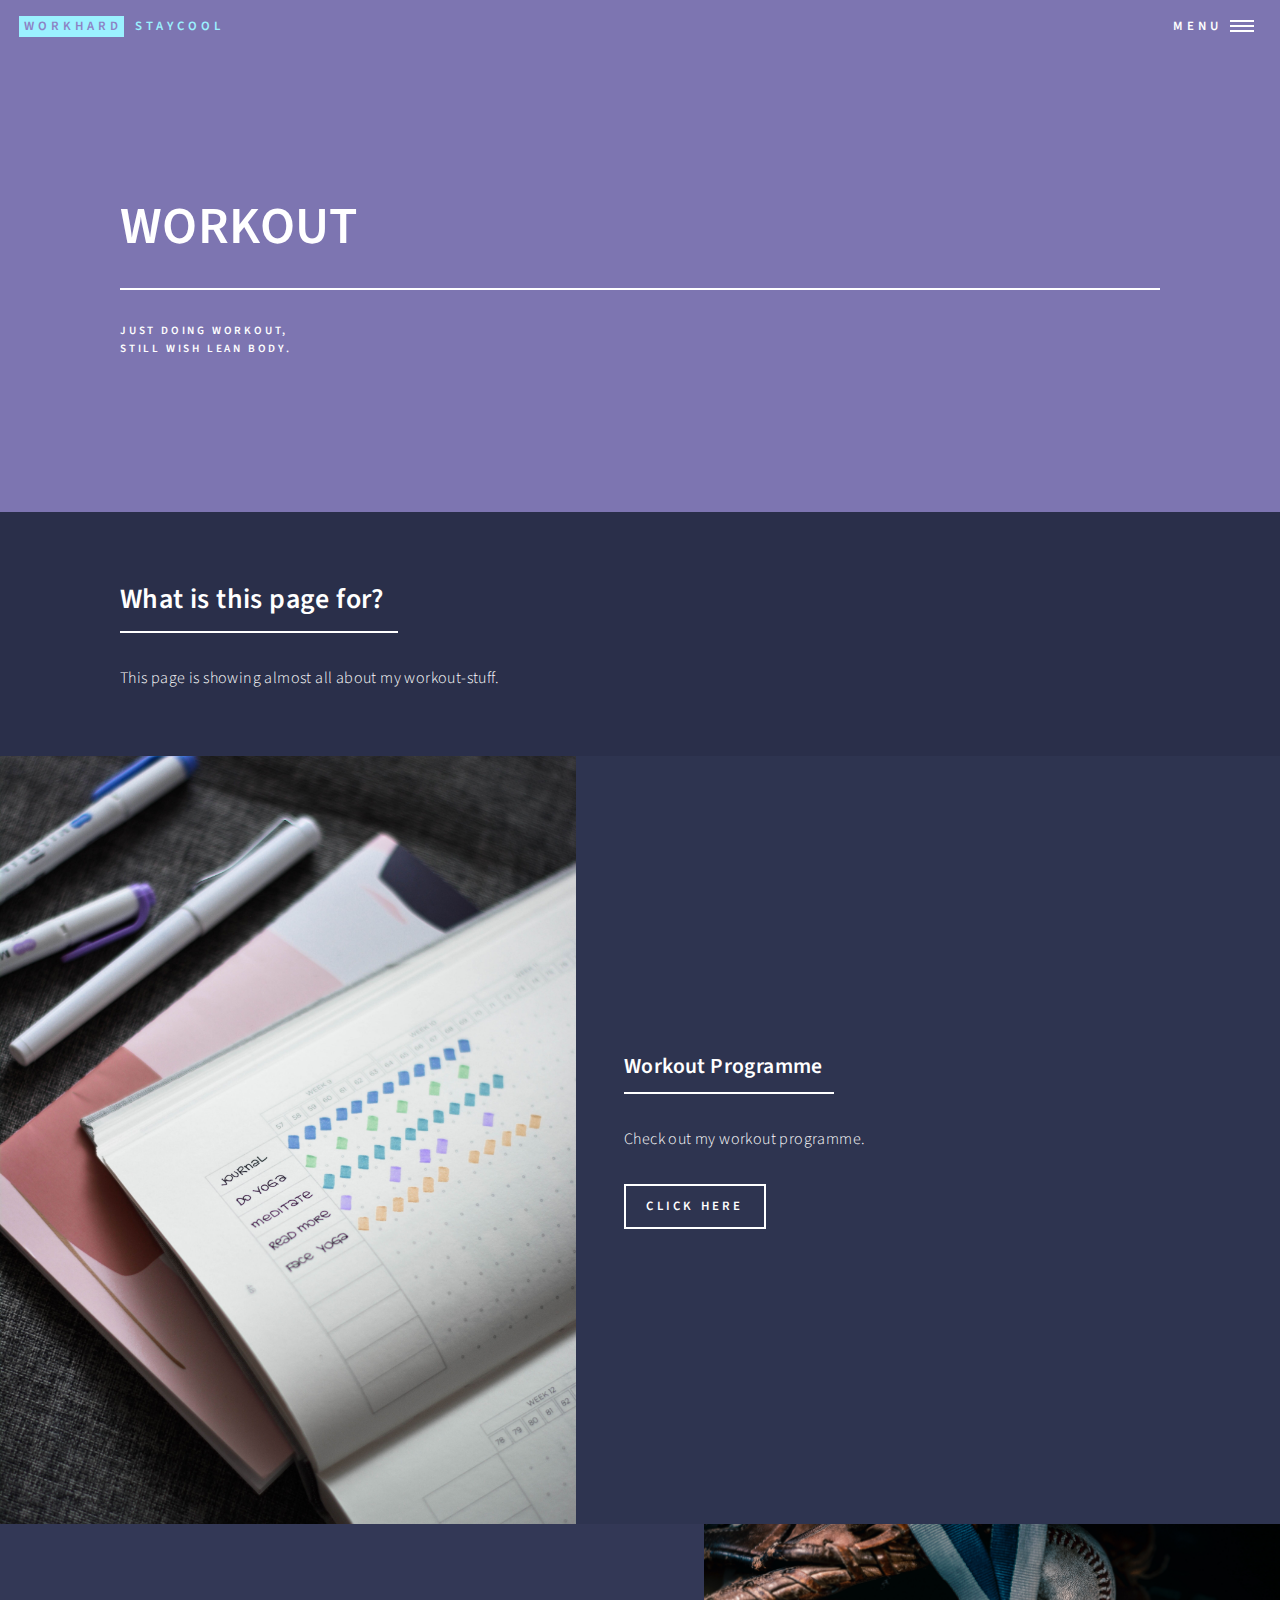
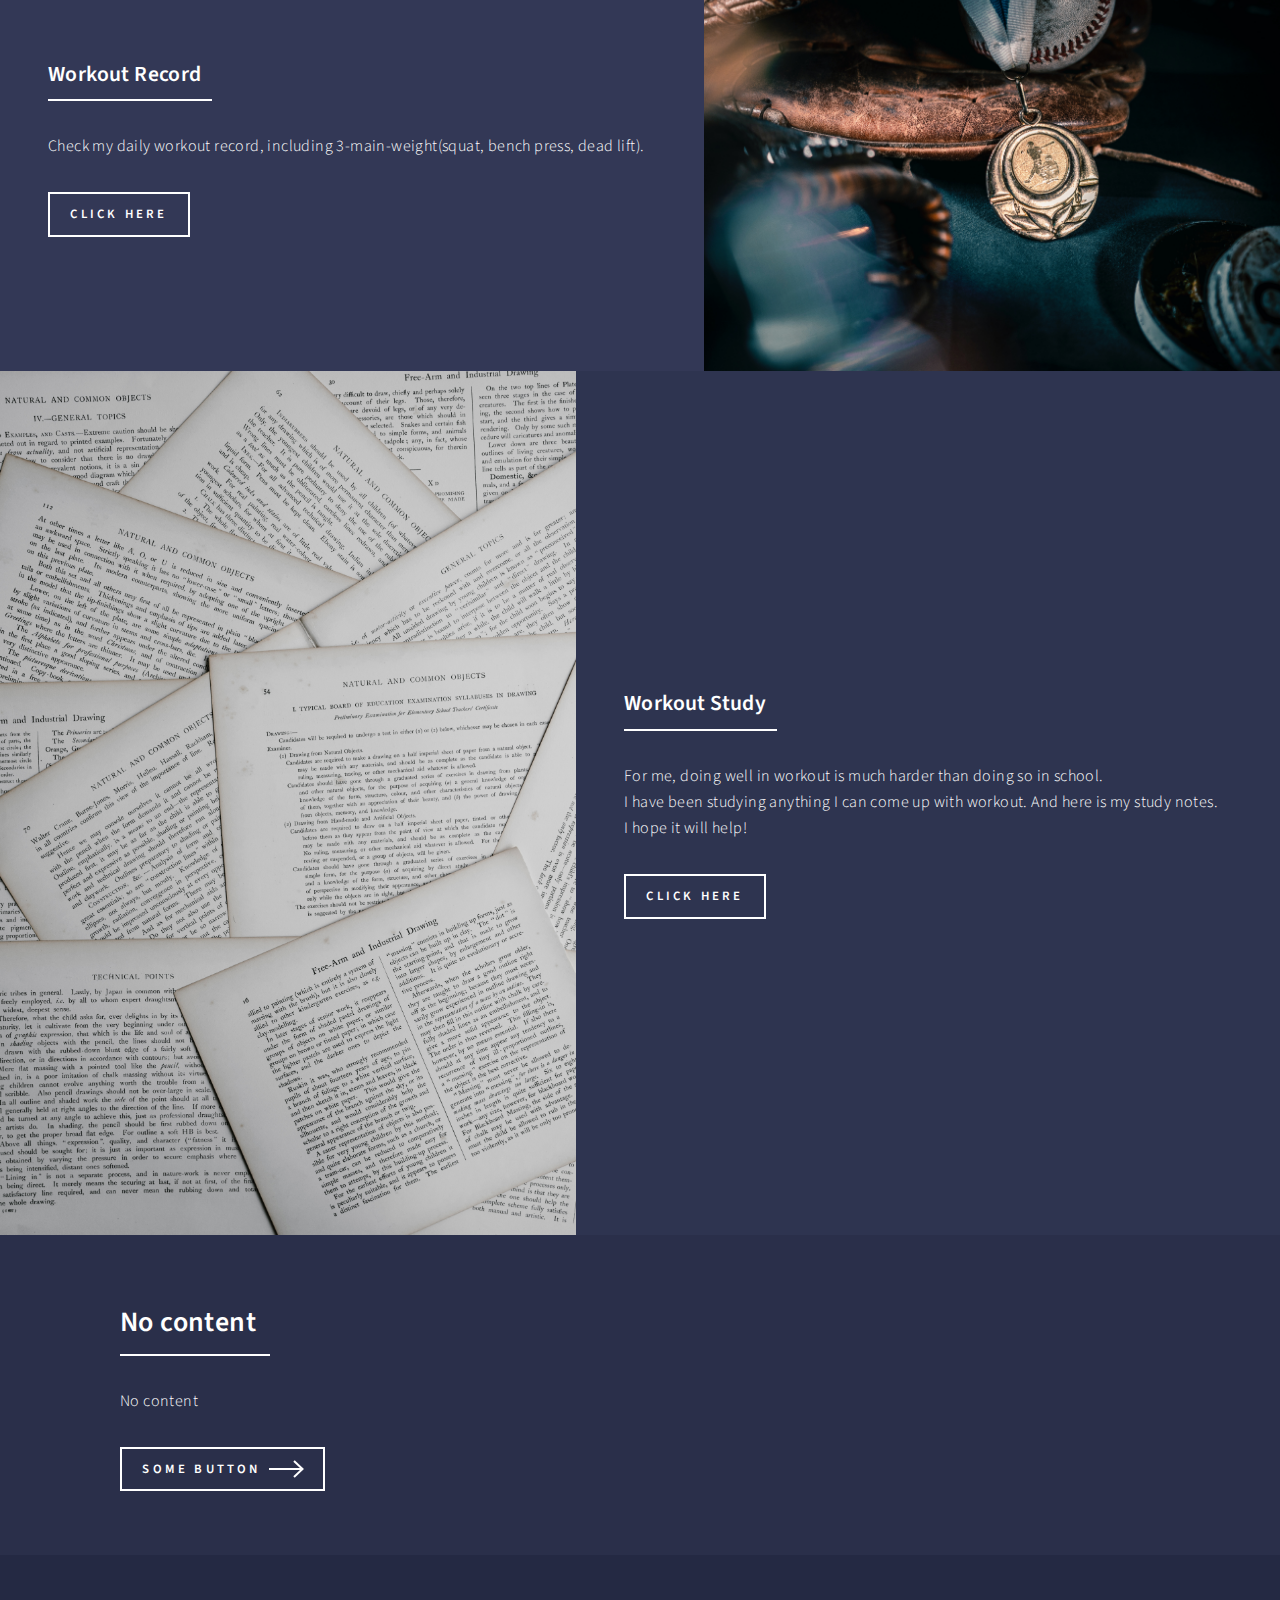
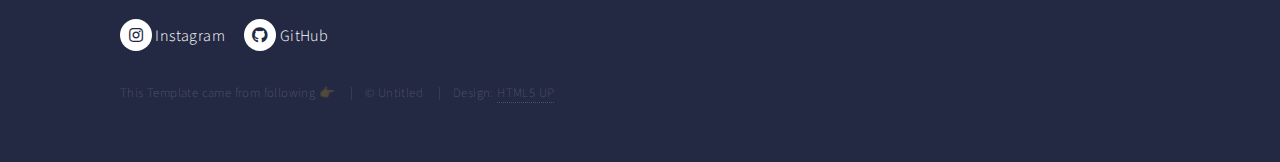
==== commit f919c9e0: "1차 수정" ====
--- a/workout.html
+++ b/workout.html
@@ -87,7 +87,7 @@
 							</header>
 							<p>Check out my workout programme.</p>
 							<ul class="actions">
-								<li><a href="generic.html" class="button">Click Here</a></li>
+								<li><a href="workout-workoutprogramme-clickhere.html" class="button">Click Here</a></li>
 							</ul>
 						</div>
 					</div>
@@ -103,7 +103,7 @@
 							</header>
 							<p>Check my daily workout record, including 3-main-weight(squat, bench press, dead lift).</p>
 							<ul class="actions">
-								<li><a href="generic.html" class="button">Click Here</a></li>
+								<li><a href="workout-workoutprogramme-clickhere.html" class="button">Click Here</a></li>
 							</ul>
 						</div>
 					</div>
@@ -121,7 +121,7 @@
 							I have been studying anything I can come up with workout. And here is my study notes.<br />
 							I hope it will help!</p>
 							<ul class="actions">
-								<li><a href="generic.html" class="button">Click Here</a></li>
+								<li><a href="workout-workoutprogramme-clickhere.html" class="button">Click Here</a></li>
 							</ul>
 						</div>
 					</div>
@@ -136,69 +136,12 @@
 					</header>
 					<p>No content</p>
 					<ul class="actions">
-						<li><a href="" class="button next">some button</a></li>
+						<li><a href="https://www.youtube.com/watch?v=m_kWhwpKYsQ&pp=ygUJ7IS47Iug7IKs" class="button next">some button</a></li>
 					</ul>
 				</div>
 			</section>
 
 		</div>
-
-		<!-- Contact 홈페이지의 가장 아래 섹션-->
-		<section id="contact">
-			<div class="inner">
-				<section>
-					<form method="post" action="#">
-						<div class="fields">
-							<div class="field half">
-								<label for="name">Name</label>
-								<input type="text" name="name" id="name" />
-							</div>
-							<div class="field half">
-								<label for="email">Email</label>
-								<input type="text" name="email" id="email" />
-							</div>
-							<div class="field">
-								<label for="message">Message</label>
-								<textarea name="message" id="message" rows="6"
-									placeholder="Sorry. It will not workd however hard you try."
-									onfocus="placeholder=''"
-									onblur="placeholder='Sorry. It will not workd however hard you try.'"></textarea>
-								<!-- textarea 안에 placeholder 등의 속성을 추가 해 박스 안에 클릭하면 없어졌다가, 다른 데를 클릭하면 다시 나타나는 글씨를 추가함. -->
-							</div>
-						</div>
-						<ul class="actions">
-							<li><input type="submit" value="Send Message" class="primary" /></li>
-							<li><input type="reset" value="Clear" /></li>
-						</ul>
-					</form>
-				</section>
-				<section class="split">
-					<section>
-						<div class="contact-method">
-							<span class="icon solid alt fa-envelope"></span>
-							<h3>Email</h3>
-							<span><u>kimgt412@protonmail.com</u></span>
-						</div>
-					</section>
-					<section>
-						<div class="contact-method">
-							<span class="icon solid alt fa-phone"></span>
-							<h3>Phone</h3>
-							<span>-</span>
-						</div>
-					</section>
-					<section>
-						<div class="contact-method">
-							<span class="icon solid alt fa-home"></span>
-							<h3>Address</h3>
-							<span>-<br />
-								-<br />
-								-</span>
-						</div>
-					</section>
-				</section>
-			</div>
-		</section>
 
 		<!-- Footer -->
 		<footer id="footer">
@@ -233,4 +176,4 @@
 
 </body>
 
-</html>+</html>
